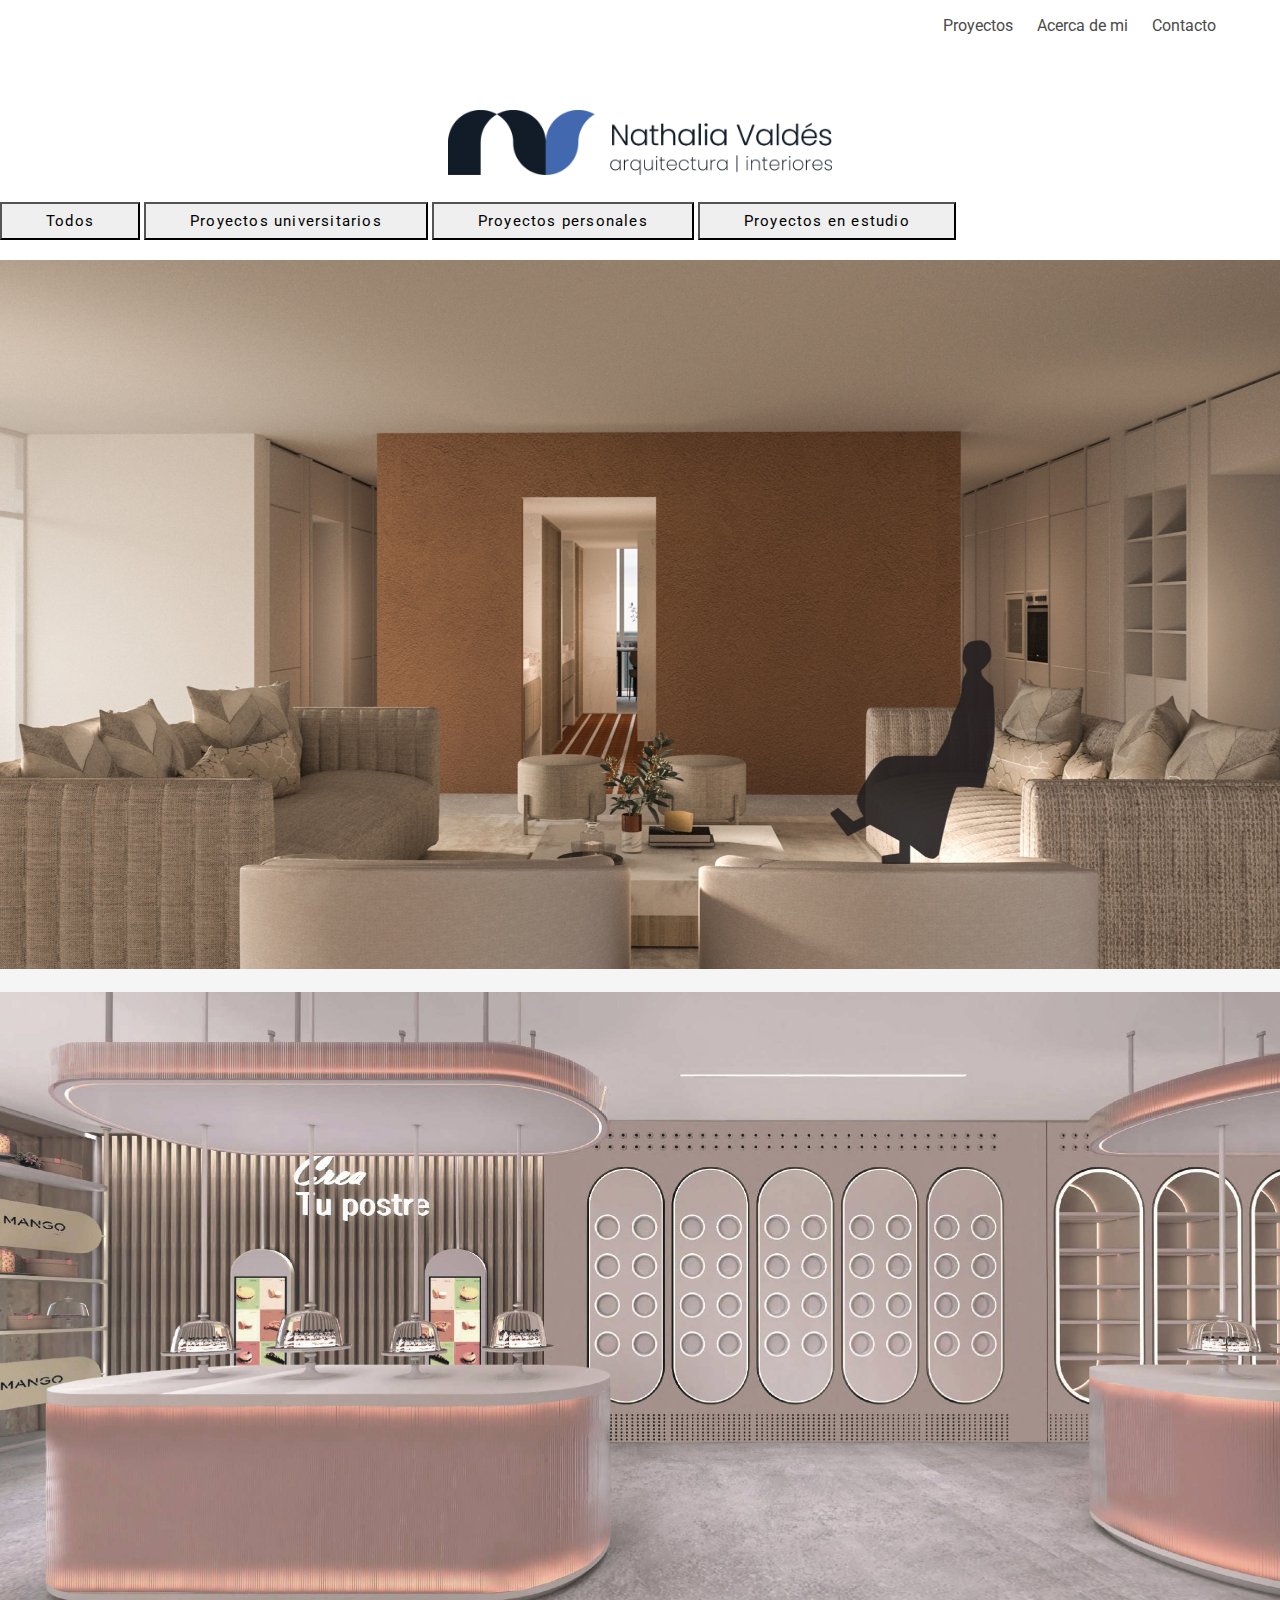
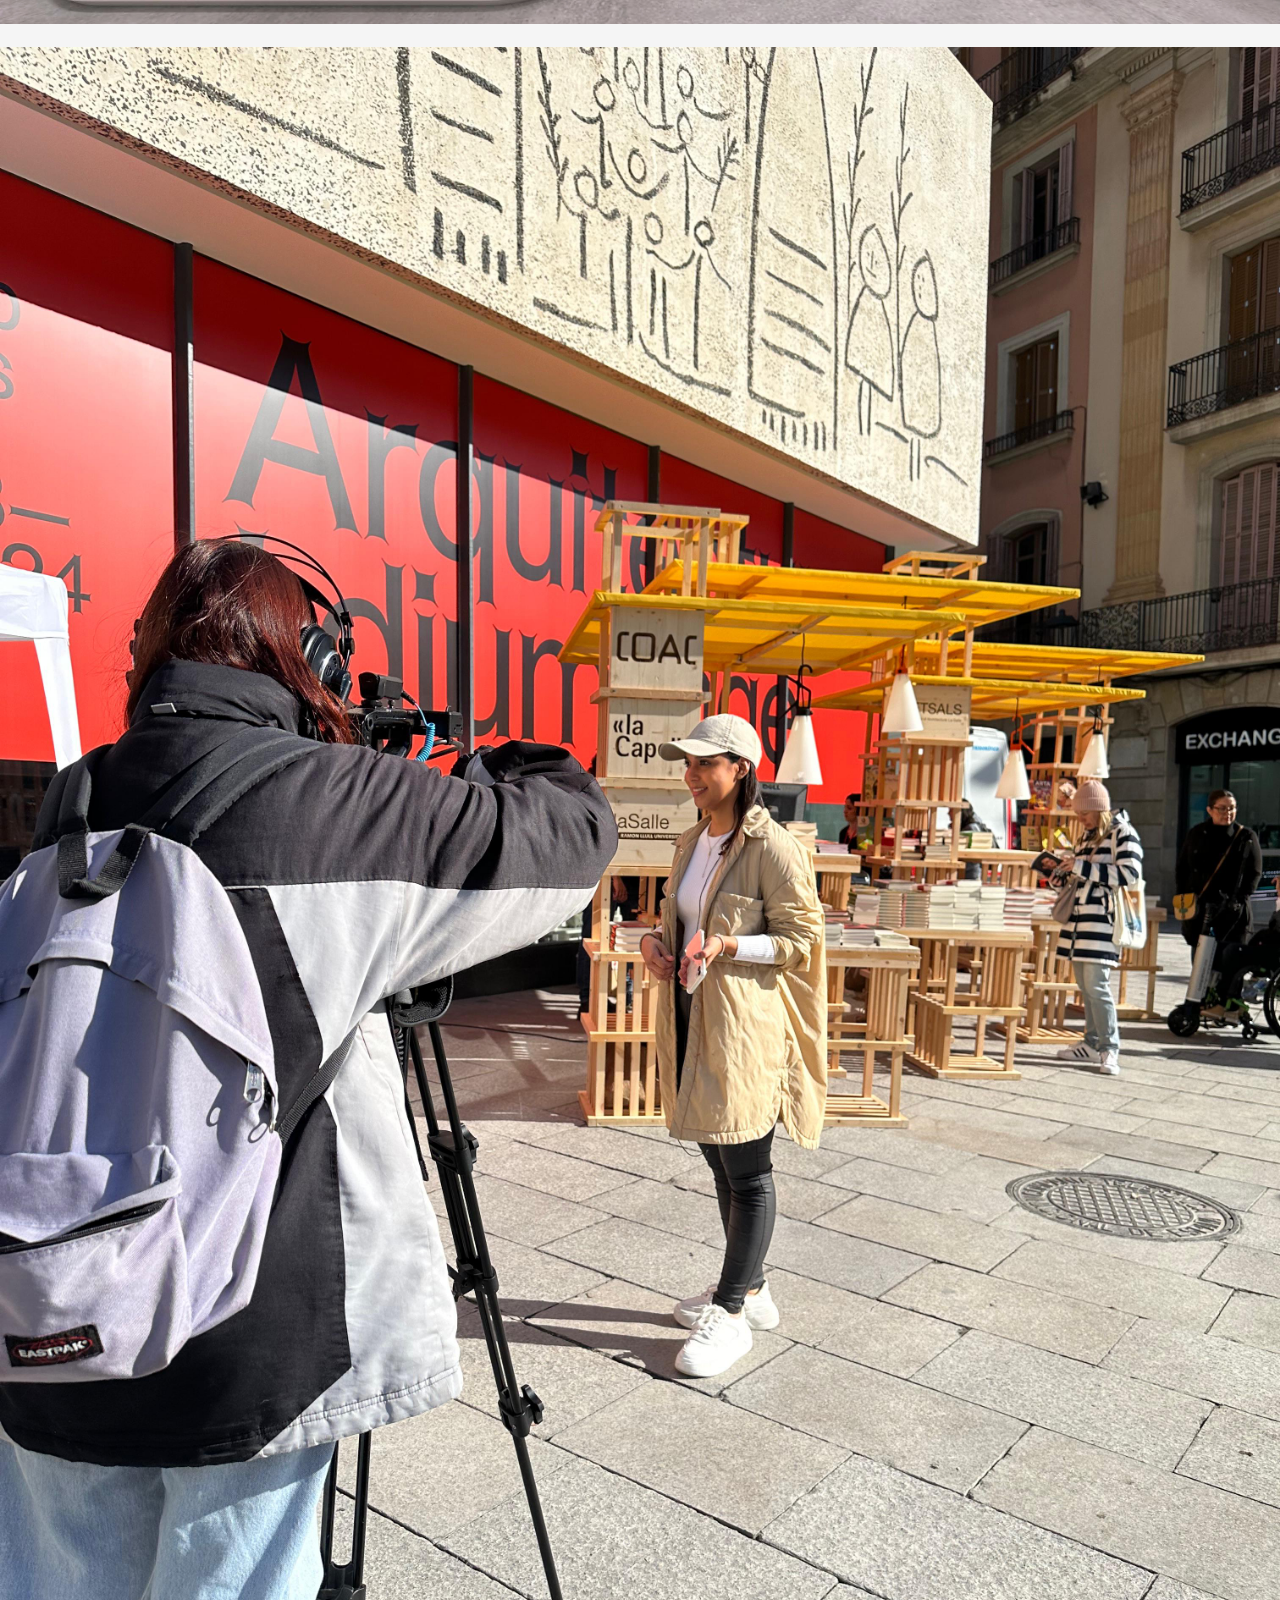
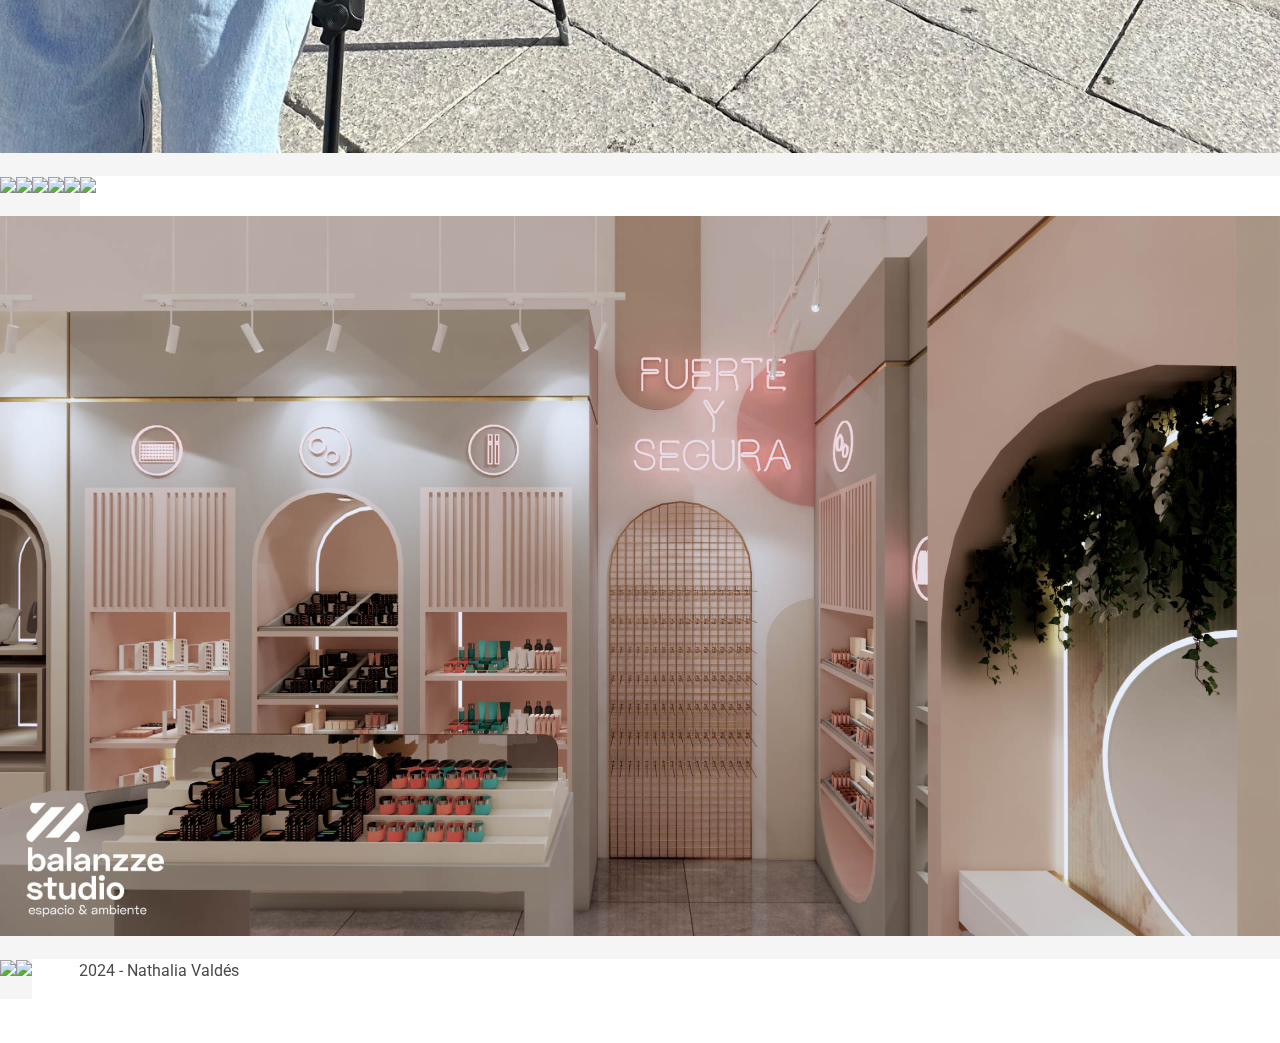
==== index.html @ 4f0902ef "add project mediterraneo" ====
<!DOCTYPE html>
<html lang="es-ES">
  <head>
    <meta charset="utf-8" />
    <meta http-equiv="X-UA-Compatible" content="IE=edge" />
    <meta name="viewport" content="width=device-width, initial-scale=1" />
    <link rel="shortcut icon" href="img/icon.png" />
    <link rel="apple-touch-icon" href="img/icon.png" />
    <link
      rel="stylesheet"
      href="https://cdn.jsdelivr.net/npm/bootstrap@4.5.3/dist/css/bootstrap.min.css"
      integrity="sha384-TX8t27EcRE3e/ihU7zmQxVncDAy5uIKz4rEkgIXeMed4M0jlfIDPvg6uqKI2xXr2"
      crossorigin="anonymous"
    />
    <link rel="stylesheet" href="./css/bulma.min.css" />
    <link
      href="https://cdnjs.cloudflare.com/ajax/libs/magnific-popup.js/1.1.0/magnific-popup.css"
      rel="stylesheet"
      type="text/css"
    />
    <link rel="stylesheet" href="./css/style.css" type="text/css" media="all" />
    <link rel="preconnect" href="https://fonts.gstatic.com" />
    <link
      href="https://fonts.googleapis.com/css2?family=Roboto:wght@300;400;500&display=swap"
      rel="stylesheet"
    />
    <script
      defer
      src="https://use.fontawesome.com/releases/v5.3.1/js/all.js"
    ></script>
    <title>Proyectos - Nathalia Valdés</title>
    <meta
      name="description"
      content="Nathalia Valdés tiene una amplia experiencia en el diseño de restauración y hostelería, posicionándose como referentes del diseño como valor rentable internacionalmente. "
    />
    <link rel="canonical" href="https://arq-nathaliavaldes.github.io/" />

    <meta property="og:locale" content="es_ES" />
    <meta property="og:type" content="website" />
    <meta property="og:title" content="Proyectos - Nathalia Valdés" />
    <meta
      property="og:description"
      content="Nathalia Valdés tiene una amplia experiencia en el diseño de restauración y hostelería, posicionándose como referentes del diseño como valor rentable internacionalmente. "
    />
    <meta property="og:url" content="https://arq-nathaliavaldes.github.io/" />
    <meta property="og:site_name" content="Nathalia Valdés" />
    <meta name="twitter:card" content="summary_large_image" />

    <link
      rel="stylesheet"
      id="wpml-legacy-dropdown-0-css"
      href="./css/style.min.css"
      type="text/css"
      media="all"
    />
  </head>
  <body>
    <!-- Top bar -->
    <header class="navbar is-fixed-top">
      <div class="container">
        <div class="navbar-brand">
          <a
            role="button"
            class="navbar-burger"
            id="burger"
            data-target="navbarMenuHeroC"
          >
            <span aria-hidden="true"></span>
            <span aria-hidden="true"></span>
            <span aria-hidden="true"></span>
          </a>
        </div>
        <div id="navbarMenuHeroC" class="navbar-menu">
          <div class="navbar-end">
            <a class="navbar-item" href="/">Proyectos</a>
            <a class="navbar-item" href="/about/">Acerca de mi</a>
            <a class="navbar-item" href="/contact/">Contacto</a>
          </div>
        </div>
      </div>
    </header>

    <!-- Main content -->
    <div id="main">
      <div class="container-fluid" style="margin-bottom: 20px">
        <div class="has-text-centered">
          <img
            alt="Nathalia Valdés logo"
            src="img/logo.png"
            style="width: 30%"
          />
        </div>
      </div>
      <div class="container-fluid">
        <div
          class="row justify-content-center mx-0"
          style="margin-bottom: 20px"
        >
          <div id="myBtnContainer">
            <button class="btn active" onclick="filterSelection('all')">
              Todos
            </button>
            <button class="btn" onclick="filterSelection('uni')">
              Proyectos universitarios
            </button>
            <button class="btn" onclick="filterSelection('personal')">
              Proyectos personales
            </button>
            <button class="btn" onclick="filterSelection('estudio')">
              Proyectos en estudio
            </button>
          </div>
        </div>
        <main id="results">
          <div class="result-list row grid">
            <div class="filterDiv uni">
              <article class="grid-item col-md-3 pb-4">
                <a
                  class="p-relative d-block fading"
                  href="./projects/mediterraneo/"
                >
                  <img
                    src="./PORTFOLIO/1. PROYECTO RESIDENCIAL MEDITERRANEO/thumbnail.jpg"
                    class="img-fluid w-100 wp-post-image"
                  />
                  <div class="info_hover">
                    <div class="info text-white textM">
                      <strong>Proyecto Residencial Mediterr&aacute;neo</strong
                      ><br />
                      2024. Barcelona.
                    </div>
                  </div>
                </a>
              </article>
            </div>

            <div class="filterDiv uni">
              <article class="grid-item col-md-3 pb-4">
                <a
                  class="p-relative d-block fading"
                  href="./PORTFOLIO/1. PROYECTO RESIDENCIAL MEDITERRANEO/Trabajo equipo 8 final.pdf"
                >
                  <img
                    src="./PORTFOLIO/2. MANGO EAT/thumbnail.jpg"
                    class="img-fluid w-100 wp-post-image"
                  />
                  <div class="info_hover">
                    <div class="info text-white textM">
                      <strong>Proyecto Mango Eat</strong><br />
                      2024. Barcelona.
                    </div>
                  </div>
                </a>
              </article>
            </div>

            <div class="filterDiv uni">
              <article class="grid-item col-md-3 pb-4">
                <a
                  class="p-relative d-block fading"
                  href="./PORTFOLIO/1. PROYECTO RESIDENCIAL MEDITERRANEO/Trabajo equipo 8 final.pdf"
                >
                  <img
                    src="./PORTFOLIO/3. STAND SANT JORDI/4e034d53-fa57-4757-a6f3-dd6d6e8ca264.jpg"
                    class="img-fluid w-100 wp-post-image"
                  />
                  <div class="info_hover">
                    <div class="info text-white textM">
                      <strong>Stand Sant Jordi</strong><br />
                      2024. Barcelona.
                    </div>
                  </div>
                </a>
              </article>
            </div>

            <div class="filterDiv estudio">
              <article class="grid-item col-md-3 pb-4">
                <a
                  class="p-relative d-block fading"
                  href="./PORTFOLIO/1. PROYECTO RESIDENCIAL MEDITERRANEO/Trabajo equipo 8 final.pdf"
                >
                  <img
                    src="./PORTFOLIO/4. PROYECTO ARTIES/31.png"
                    class="img-fluid w-100 wp-post-image"
                  />
                  <div class="info_hover">
                    <div class="info text-white textM">
                      <strong>Proyecto Arties</strong><br />
                      2024. Vall d'aran.
                    </div>
                  </div>
                </a>
              </article>
            </div>

            <div class="filterDiv estudio">
              <article class="grid-item col-md-3 pb-4">
                <a
                  class="p-relative d-block fading"
                  href="./PORTFOLIO/1. PROYECTO RESIDENCIAL MEDITERRANEO/Trabajo equipo 8 final.pdf"
                >
                  <img
                    src="./PORTFOLIO/5. PROYECTO ARRO/01.png"
                    class="img-fluid w-100 wp-post-image"
                  />
                  <div class="info_hover">
                    <div class="info text-white textM">
                      <strong>Proyecto Arro</strong><br />
                      2024. Vall d'aran.
                    </div>
                  </div>
                </a>
              </article>
            </div>

            <div class="filterDiv estudio">
              <article class="grid-item col-md-3 pb-4">
                <a
                  class="p-relative d-block fading"
                  href="./PORTFOLIO/1. PROYECTO RESIDENCIAL MEDITERRANEO/Trabajo equipo 8 final.pdf"
                >
                  <img
                    src="./PORTFOLIO/6. PROYECTO CASA LA UNION/11 - copia.png"
                    class="img-fluid w-100 wp-post-image"
                  />
                  <div class="info_hover">
                    <div class="info text-white textM">
                      <strong>Proyecto Casa La Uni&oacute;n</strong><br />
                      2023. Uni&oacute;n, Valle del Cauca.
                    </div>
                  </div>
                </a>
              </article>
            </div>

            <div class="filterDiv personal">
              <article class="grid-item col-md-3 pb-4">
                <a
                  class="p-relative d-block fading"
                  href="./PORTFOLIO/1. PROYECTO RESIDENCIAL MEDITERRANEO/Trabajo equipo 8 final.pdf"
                >
                  <img
                    src="./PORTFOLIO/7. PROYECTO CASA POTRERITO/Renderss_1 - Photo edit.jpg"
                    class="img-fluid w-100 wp-post-image"
                  />
                  <div class="info_hover">
                    <div class="info text-white textM">
                      <strong>Proyecto Casa Potrerito</strong><br />
                      2022. Jamund&iacute;, Valle del Cauca.
                    </div>
                  </div>
                </a>
              </article>
            </div>

            <div class="filterDiv personal">
              <article class="grid-item col-md-3 pb-4">
                <a
                  class="p-relative d-block fading"
                  href="./PORTFOLIO/1. PROYECTO RESIDENCIAL MEDITERRANEO/Trabajo equipo 8 final.pdf"
                >
                  <img
                    src="./PORTFOLIO/8. PROYECTO CASA VERDE HORIZONTE/03.jpg"
                    class="img-fluid w-100 wp-post-image"
                  />
                  <div class="info_hover">
                    <div class="info text-white textM">
                      <strong>Proyecto Casa Verde Horizonte</strong><br />
                      2022. Jamund&iacute;, Valle del Cauca.
                    </div>
                  </div>
                </a>
              </article>
            </div>

            <div class="filterDiv personal">
              <article class="grid-item col-md-3 pb-4">
                <a
                  class="p-relative d-block fading"
                  href="./PORTFOLIO/1. PROYECTO RESIDENCIAL MEDITERRANEO/Trabajo equipo 8 final.pdf"
                >
                  <img
                    src="./PORTFOLIO/9. PROYECTO MULTIMARCAS/11.jpg"
                    class="img-fluid w-100 wp-post-image"
                  />
                  <div class="info_hover">
                    <div class="info text-white textM">
                      <strong>Proyecto Multimarcas</strong><br />
                      2023. Cali.
                    </div>
                  </div>
                </a>
              </article>
            </div>

            <div class="filterDiv personal">
              <article class="grid-item col-md-3 pb-4">
                <a
                  class="p-relative d-block fading"
                  href="./PORTFOLIO/1. PROYECTO RESIDENCIAL MEDITERRANEO/Trabajo equipo 8 final.pdf"
                >
                  <img
                    src="./PORTFOLIO/10. PROYECTO GRIVAN INGENERIA/04.png"
                    class="img-fluid w-100 wp-post-image"
                  />
                  <div class="info_hover">
                    <div class="info text-white textM">
                      <strong>Proyecto Grivan Ingenieria</strong><br />
                      2023. Cali.
                    </div>
                  </div>
                </a>
              </article>
            </div>

            <div class="estudio">
              <article class="grid-item col-md-3 pb-4">
                <a
                  class="p-relative d-block fading"
                  href="./PORTFOLIO/11. PROYECTO CONDOMINIO BETANIA/PLANTAS UNIFAMILIAR BETANIA.pdf"
                >
                  <img
                    src="./PORTFOLIO/11. PROYECTO CONDOMINIO BETANIA/Exteriores_1.jpg"
                    class="img-fluid w-100 wp-post-image"
                  />
                  <div class="info_hover">
                    <div class="info text-white textM">
                      <strong>Proyecto Condominio Betania</strong><br />
                      2022. Jamund&iacute;, Valle del Cauca.
                    </div>
                  </div>
                </a>
              </article>
            </div>

            <div class="filterDiv estudio">
              <article class="grid-item col-md-3 pb-4">
                <a
                  class="p-relative d-block fading"
                  href="./PORTFOLIO/12. PROYECTO PARAISO DE LAS MERCEDES/PLANO PARAISO AMBIENTADO 2.pdf"
                >
                  <img
                    src="./PORTFOLIO/12. PROYECTO PARAISO DE LAS MERCEDES/EXT_10 - Foto edit 1.jpg"
                    class="img-fluid w-100 wp-post-image"
                  />
                  <div class="info_hover">
                    <div class="info text-white textM">
                      <strong>Proyecto Para&iacute;so de las Mercedes</strong
                      ><br />
                      2022. Jamund&iacute;, Valle del Cauca.
                    </div>
                  </div>
                </a>
              </article>
            </div>
          </div>
        </main>
      </div>
    </div>
    <footer>
      <div class="container container-custom">
        <div class="row justify-content-center align-items-end py-3 no-gutters">
          <div class="col-6 col-md-4 text-right small mb-3">
            <div class="d-inline-block">2024 - Nathalia Valdés</div>
          </div>
          <div class="col-6 col-md-4 small mb-3">
            <a
              class="ml-2 d-inline-block"
              href="https://www.linkedin.com/in/nathalia-vald%C3%A9s-642894310/"
              target="_blank"
              title=""
            >
              <i class="fab fa-linkedin fa-2x"></i>
            </a>
            <a
              class="ml-2 d-inline-block"
              href="https://www.instagram.com/nathivaldes98/"
              target="_blank"
              title=""
            >
              <i class="fab fa-instagram fa-2x"></i>
            </a>
          </div>
        </div>
      </div>
    </footer>
    <script src="https://code.jquery.com/jquery-3.5.1.min.js"></script>
    <script src="https://cdn.jsdelivr.net/npm/popper.js@1.16.1/dist/umd/popper.min.js"></script>
    <script src="https://stackpath.bootstrapcdn.com/bootstrap/4.5.2/js/bootstrap.min.js"></script>
    <script>
      document.addEventListener("DOMContentLoaded", () => {
        // Get all "navbar-burger" elements
        const $navbarBurgers = Array.prototype.slice.call(
          document.querySelectorAll(".navbar-burger"),
          0
        );

        // Add a click event on each of them
        $navbarBurgers.forEach((el) => {
          el.addEventListener("click", () => {
            // Get the target from the "data-target" attribute
            const target = el.dataset.target;
            const $target = document.getElementById(target);

            // Toggle the "is-active" class on both the "navbar-burger" and the "navbar-menu"
            el.classList.toggle("is-active");
            $target.classList.toggle("is-active");
          });
        });
      });
    </script>
    <script>
      filterSelection("all");

      function filterSelection(c) {
        var x, i;
        x = document.getElementsByClassName("filterDiv");
        if (c == "all") c = "";
        for (i = 0; i < x.length; i++) {
          w3RemoveClass(x[i], "show");
          if (x[i].className.indexOf(c) > -1) w3AddClass(x[i], "show");
        }
      }

      function w3AddClass(element, name) {
        var i, arr1, arr2;
        arr1 = element.className.split(" ");
        arr2 = name.split(" ");
        for (i = 0; i < arr2.length; i++) {
          if (arr1.indexOf(arr2[i]) == -1) {
            element.className += " " + arr2[i];
          }
        }
      }

      function w3RemoveClass(element, name) {
        var i, arr1, arr2;
        arr1 = element.className.split(" ");
        arr2 = name.split(" ");
        for (i = 0; i < arr2.length; i++) {
          while (arr1.indexOf(arr2[i]) > -1) {
            arr1.splice(arr1.indexOf(arr2[i]), 1);
          }
        }
        element.className = arr1.join(" ");
      }

      // Add active class to the current button (highlight it)
      var btnContainer = document.getElementById("myBtnContainer");
      var btns = btnContainer.getElementsByClassName("btn");
      for (var i = 0; i < btns.length; i++) {
        btns[i].addEventListener("click", function () {
          var current = document.getElementsByClassName("active");
          current[0].className = current[0].className.replace(" active", "");
          this.className += " active";
        });
      }
    </script>
    <script src="https://unpkg.com/masonry-layout@4/dist/masonry.pkgd.min.js"></script>
    <script src="https://unpkg.com/imagesloaded@5/imagesloaded.pkgd.min.js"></script>
    <div class="cli-modal-backdrop cli-fade cli-settings-overlay"></div>
    <div class="cli-modal-backdrop cli-fade cli-popupbar-overlay"></div>
    <script type="text/javascript">
      jQuery(function ($) {
        $(window).scroll(function () {
          if ($(window).scrollTop() > 180) {
            $(".logo").css({ width: "130" });
          } else {
            $(".logo").css({ width: "160" });
          }
        });
        var $grid = $(".grid").imagesLoaded(function () {
          // init Masonry after all images have loaded
          $grid.masonry({
            itemSelector: ".grid-item",
          });
        });
        (function ($) {
          "use strict";
          $(document).on("sf:ajaxfinish", ".searchandfilter", function () {
            var container = document.querySelector(".grid");
            var msnry = new Masonry(container, {
              itemSelector: ".grid-item",
              columnWidth: ".grid-item",
            });
          });
        })(jQuery);

        $(".dropdown").hover(
          function () {
            $(this).addClass("open");
          },
          function () {
            $(this).removeClass("open");
          }
        );
        $('a[href*="#"]')
          .not('[href="#memo"]')
          .not('[href="#news"]')
          .click(function (event) {
            if (
              location.pathname.replace(/^\//, "") ==
                this.pathname.replace(/^\//, "") &&
              location.hostname == this.hostname
            ) {
              var target = $(this.hash);
              target = target.length
                ? target
                : $("[name=" + this.hash.slice(1) + "]");
              if (target.length) {
                event.preventDefault();
                $("html, body").animate(
                  {
                    scrollTop: target.offset().top - 135,
                  },
                  600,
                  function () {
                    var $target = $(target);
                    $target.focus();
                    if ($target.is(":focus")) {
                      return false;
                    } else {
                      $target.attr("tabindex", "-1");
                      $target.focus();
                    }
                  }
                );
              }
            }
          });
      });
    </script>
  </body>
</html>
---- css/style.css ----
/* MAIN */

* {-webkit-transition: all 0.4s;-moz-transition: all 0.4s;-ms-transition: all 0.4s;-o-transition: all 0.4s;transition: all 0.4s;}
body, input {-webkit-font-smoothing: antialiased;font-variant-ligatures: no-common-ligatures;font-family: 'Roboto', sans-serif;}

#main {margin-top: 110px;}

@media (max-width: 768px) {
    #main {margin-top: 60px;}
}

.m-pagetransition {
    visibility:hidden;
}

/* TITLES */

h1, h2 {
    font-size: 100%;
}

/* TEXT */

.textXS{font-size: 60%;}
.textS, small{font-size: 70%;}
.textSM{font-size: 80%;}
.textM{font-size: 90%;}
.textMM{font-size: 110%;}
.textML{font-size: 120%;}
.textL{font-size: 140%;}
.textXL{font-size: 160%;}
.textXXL{font-size: 185%;}
.textXXXL{font-size: 200%;}
.textExtra{font-size: 300%;}

.thin {font-weight: 300;}
.medium {font-weight: 400;}
strong, .strong, b {font-weight: 500;}

.lineHeightS {line-height: 1.3em;}
.lineHeightM {line-height: 1.5em;}
.lineHeightMM {line-height: 1.7em;}
.lineHeightL {line-height: 2em;}
.whiteSpace {white-space: pre;}
.letterSpacingM {letter-spacing: 1.3px;}
.letterSpacingL {letter-spacing: 2px;}

.shadowText{text-shadow: 1px 1px 4px #000000;}

/* COLOURS */

.bg-custom-light {
    background-color: #E6EAEA;
}

.bg-grey-10 {background-color: rgba(0,0,0,0.10);}
.bg-grey-20 {background-color: rgba(0,0,0,0.20);}
.bg-grey-30 {background-color: rgba(0,0,0,0.30);}
.bg-grey-40 {background-color: rgba(0,0,0,0.40);}
.bg-grey-50 {background-color: rgba(0,0,0,0.50);}
.bg-grey-60 {background-color: rgba(0,0,0,0.60);}
.bg-grey-70 {background-color: rgba(0,0,0,0.70);}
.bg-grey-80 {background-color: rgba(0,0,0,0.80);}
.bg-grey-90 {background-color: rgba(0,0,0,0.90);}
.bg-black {background-color: #000;}

.text-grey-10 {color: rgba(0,0,0,0.10);}
.text-grey-20 {color: rgba(0,0,0,0.20);}
.text-grey-30 {color: rgba(0,0,0,0.30);}
.text-grey-40 {color: rgba(0,0,0,0.40);}
.text-grey-50 {color: rgba(0,0,0,0.50);}
.text-grey-60 {color: rgba(0,0,0,0.60);}
.text-grey-70 {color: rgba(0,0,0,0.70);}
.text-grey-80 {color: rgba(0,0,0,0.80);}
.text-grey-90 {color: rgba(0,0,0,0.90);}
.text-black {color: #000;}

.mainColor{color: #452b5e;}
.mainColorB{background-color: #452b5e;}

.secondColor{color: #f7a719;}
.secondColorB{background-color: #f7a719;}

.greyColor {color:#b9b9b9;}
.greyColorMedium {color:#8c8c8c}

@media (max-width: 576px){
    .txt-size-mobile{
        font-size: 85%;
    }
}

/* EFFECTS */

.nocursor {
    cursor: default;
}

.filterDiv {
	float: left;
	background-color: #f5f5f5;
	display: none;
}

.show {
	display: block;
}

.hooverNews:hover {
    background-color: #f2f2f2;
}

.grey_image{
    filter: grayscale(100%);
}


.info_hover {
    position: absolute;
    top: 0;
    bottom: 0;
    left: 0;
    right: 0;
    background: rgba(77,96,96, 0.75);
    opacity: 0;
}

.info_hover:hover {
    position: absolute;
    top: 0;
    bottom: 0;
    left: 0;
    right: 0;
    background: rgba(77,96,96, 0.75);
    opacity: 1;
}

.info {
    position: absolute;
    bottom: 15px;
    left: 15px;
}

.tint:before{
    content: "";
    display: block;
    position: absolute;
    top: 0;
    bottom: 0;
    left: 0;
    right: 0;
    background: rgba(77,96,96, 0.75);
    transition: all 0.3s linear; opacity: 0
    }

.tint:hover:before  {
    content: "";
    position: absolute;
    top: 0;
    bottom: 0;
    left: 0;
    right: 0;
    background: rgba(77,96,96, 0.75);
    opacity: 1;
}

.animate {
    animation: bounce 2s infinite;
    -webkit-animation: bounce 2s infinite;
    -moz-animation: bounce 2s infinite;
    -o-animation: bounce 2s infinite;
}

@-webkit-keyframes bounce {
  0%, 100% {
    -webkit-transform: translateY(0);
  }
  50% {
    -webkit-transform: translateY(-15px);
  }
}
@keyframes bounce {
  0%, 100% {
    transform: translateY(0);
  }
  50% {
    transform: translateY(15px);
  }
}
.bounce {
  -webkit-animation-name: bounce;
  animation-name: bounce;
}

@media (min-width: 1200px) {
    .container {max-width: 960px;}
}

@media (min-width: 576px) and (max-width: 1499.98px) {
    .container-custom { width: 100%;max-width: 100%;padding-right: 15px;padding-left: 15px;margin-right: auto;margin-left: auto;}
}

@media (min-width: 1500px) {
    .container-custom {max-width: 1350px;}
}

.brighten  {
    filter: brightness(100%);
    text-decoration: none;
    cursor: pointer;
}

.brighten:hover {
    filter: brightness(115%);
    text-decoration: none;
    cursor: pointer;
}

.trans  {
    opacity: 1;}

.trans:hover {
    opacity: .8;
}

.brightenSlick  {
    filter: brightness(100%);
}

.brightenSlick:hover {
    filter: brightness(120%);
}

a{
  overflow-wrap: break-word;
  word-wrap: break-word;
  -ms-word-break: break-all;
  /*word-break: break-all;*/
  word-break: break-word;
  -ms-hyphens: none;
  -moz-hyphens: none;
  -webkit-hyphens: none;
  /*hyphens: auto;*/
}

a.noeffect, .breadcrumbs a{color: inherit;}
a.noeffect:hover, .breadcrumbs a:hover {color: inherit;text-decoration: none;}

a.noneeffect{text-decoration: none;}

a.effect{color: inherit; text-decoration: underline;}
a.effect:hover{color: inherit;text-decoration: none;}

#post a, .post a{
    color:inherit;
    text-decoration: underline;
}

#post a:hover, .post a:hover {
    text-decoration: none;
}

img {
    user-drag: none;
    user-select: none;
    -moz-user-select: none;
    -webkit-user-drag: none;
    -webkit-user-select: none;
    -ms-user-select: none;
}

#post img{
    max-width: 100%;
    height: auto;
    width: 100%;
}

#post h1{
    padding-bottom: 0.5rem;

}

/*#post h2, #post h3 {
    padding-top: 1rem;

}*/

.grow {transition: all .2s ease-in-out;transform: scale(1); }
.grow:hover { transform: scale(1.2); }
.growS { transition: all .2s ease-in-out; }
.growS:hover { transform: scale(1.05); }
.jump{transition: all .2s ease-in-out;}
.jump:hover {transform: translate(5px,0);transition: all .2s ease-in-out;}

.p-relative {position: relative;}
.p-absolute {position: absolute;}
.overF {overflow: hidden;}

@media (min-width: 786px){
    .p-md-absolute {position: absolute;}
}
.social-position{
    right: 15px;
    bottom: 1rem;
}

@media (max-width: 576px){
    .social-position{
        right: 50px;
        top: 12px;
        position: absolute;
    }
}

.embed-container {
    overflow:hidden;
    padding-bottom:56.25%;
    position:relative;
    height:0;
    /*margin: 8px 0 12px;*/
}

.embed-container iframe,
.embed-container object,
.embed-container embed {
    left:0;
    top:0;
    height:100%;
    width:100%;
    position:absolute;
}

.wp-video { width: 100% !important }
.wp-video video { width: 100% !important; height: 100% !important; }

.btn.focus, .btn:focus {
    box-shadow: 0 0 0 0.1rem rgba(255,255,255,.25) !important;
}


iframe {
    border: 0px !important;
}

.rowAdjust {
    margin-right: -15px;
    margin-left: -15px;
}

/* ********************** NAVBAR *********************** */
.navbar-toggler {
    padding: 0;
}

.wpml-ls-legacy-dropdown a {
    border: 0px !important;
}

.wpml-ls-legacy-dropdown {
    width: auto !important;
    max-width: 100%;
    display: inline-block;
    margin-left: 20px;
}

/*
.dropdown:hover>.dropdown-menu {
  display: block;
}
*/

.dropdown-item {
    padding: .35rem 1.5rem;
}

@media (min-width: 768px){
    .navbar-expand-md .navbar-nav .nav-link {
        padding-right: 3.5rem;
        padding-left: 3.5rem;
        padding-bottom: .5rem;
    }
}

@media (max-width: 576px){
    .wpml-ls-legacy-dropdown {
        margin-left: -5px;
    }
    .dropdown>.dropdown-menu {
        display: block;
    }
    .dropdown-menu {
        border: none;
        text-align: right;
        padding: .3rem 0;
        margin: 0;
        border-top: solid 1px #ddde;
    }
    .dropdown-toggle{
        text-align: right;
    }
    li#menu-item-177 {
        position: absolute;
        bottom: 0px;
        width: 33%;
    }
    li#menu-item-176 {
        position: absolute;
        bottom: 0px;
        width: 23%;
    }
}

.dropdown:hover>.dropdown-menu {
  display: block;
}

.dropdown>.dropdown-toggle:active {
  /*Without this, clicking will make it sticky*/
    pointer-events: none;
}

.dropdown-item:focus, .dropdown-item:hover {
    color: #fff;
    text-decoration: none;
    background-color: #000;
}
.dropdown-item.active, .dropdown-item:active {
    color: #000;
    text-decoration: none;
    background-color: #eee;
}

.dropdown-menu {
    border-radius: 0px;
    font-size: 0.9rem;
    top:95%;
}

.navbar-light .navbar-nav .nav-link {
    color: #000;
}

.navbar-light .navbar-nav .active>.nav-link{
   color: rgba(0,0,0);
   font-weight: 500 ;
}

.nav-link {
    padding: 0 .8rem;
}

@media (max-width: 768px) {
    .nav-link {
        display: block;
        padding: .5rem 1rem !important;
    }
}

.navbar-light .navbar-toggler {
    color: none;
    border-color: transparent;
    height: 38px;
}

.navbar-toggler:focus,
.navbar-toggler:active {
    outline: 0;
}

.navbar-toggler span {
   display: block;
   background-color: #000;
   height: 3px;
   width: 35px;
   margin-top: 5px;
   margin-bottom: 5px;
   -webkit-transform: rotate(0deg);
   -moz-transform: rotate(0deg);
   -o-transform: rotate(0deg);
   transform: rotate(0deg);
   position: relative;
   left: 0;
   opacity: 1;
}

.navbar-toggler span:nth-child(1),
.navbar-toggler span:nth-child(3) {
   -webkit-transition: transform .35s ease-in-out;
   -moz-transition: transform .35s ease-in-out;
   -o-transition: transform .35s ease-in-out;
   transition: transform .35s ease-in-out;
}

.navbar-toggler:not(.collapsed) span:nth-child(1) {
    position: relative;
    left: 0px;
    top: 10px;
    -webkit-transform: rotate(135deg);
    -moz-transform: rotate(135deg);
    -o-transform: rotate(135deg);
    transform: rotate(135deg);
    opacity: 0.9;
}

.navbar-toggler:not(.collapsed) span:nth-child(2) {
    height: 12px;
    visibility: hidden;
    background-color: transparent;
}

.navbar-toggler:not(.collapsed) span:nth-child(3) {
    position: relative;
    left: 0px;
    top: -15px;
    -webkit-transform: rotate(-135deg);
    -moz-transform: rotate(-135deg);
    -o-transform: rotate(-135deg);
    transform: rotate(-135deg);
    opacity: 0.9;
}

/* BUTTONS */

.plus {position: absolute;bottom: 40px;}

.plusCircle {position: absolute;bottom: 40px;}
@media (max-width: 768px) {
  .plus {position: relative; bottom: 0px}
  .plusCircle{ position: relative; bottom: 0px}
}


.btn {
    border-radius: 0px;
    letter-spacing: 1.2px;
    padding: .475rem 2.75rem;
    font-size: 11pt;
}

.btn-second-line {
    color: #f7a719;
    background-color: transparent;
    text-transform: uppercase;
    border: solid 1.5pt #f7a719;
}

.btn-second-line:hover, .btn-second-line:active{
    background-color: #fff !important;
    color: #f7a719 !important;
    border: solid 1.5pt #f7a719 !important;
}

.btn-second-lineW {
    color: #f7a719;
    background-color: transparent;
    text-transform: uppercase;
    border: solid 1.5pt #f7a719;
}

.btn-second-lineW:hover, .btn-second-lineW:active{
    color: #fff !important;
    border: solid 1.5pt #fff !important;
}

/* SLIDER */

.carousel-info {
    position: absolute;
    right: 15%;
    top: 60px;
    left: 15%;
    z-index: 10;
    padding-top: 20px;
    padding-bottom: 20px;
}

@media (max-width: 576px) {
    .carousel-info{top: 20px;}
}

@media (max-width: 768px) {
    #fp_carousel .carousel-info{ font-size: 60%; }
}

@media (min-width: 769px) and (max-width: 999px) {
    #fp_carousel .carousel-info{ font-size: 75%; }
    .carousel-info{top: 40px;}
}

/* MENU */

#menu-item-176 a, #menu-item-177 a, #menu-item-178 a {
  color: rgba(0,0,0,0.40) !important;
}

/* ********************** STICKY SIDEBAR *********************** */
.content-section {
  min-height: 2000px;
}

.sidebar-section {
  position: absolute;
  height: 100%;
  width: 100%;
}

@media (max-width: 576px) {
    .sidebar-item {
        position: relative !important;
    }
}
.make-me-sticky {
    position: -webkit-sticky;
    position: sticky;
    top: 100px;
    padding: 0 15px;
}

@media (max-width: 576px) {
    .make-me-sticky {
        padding: 15px 0px 0px 0px !important;
    }

}

/* FORMS */

div.wpforms-container-full .wpforms-form .wpforms-field-description.wpforms-disclaimer-description {
    height: 100px !important;
}

@media (max-width: 576px) {
    div.wpforms-container-full .wpforms-form .wpforms-one-half, div.wpforms-container-full .wpforms-form .wpforms-three-sixths, div.wpforms-container-full .wpforms-form .wpforms-two-fourths {
        width: 100% !important;
    }
    div.wpforms-container-full .wpforms-form .wpforms-one-half{margin-left: 0px !important;}
}

div.wpforms-container-full .wpforms-form textarea.wpforms-field-medium {
    height: 90px !important;
}

div.wpforms-container-full .wpforms-form .wpforms-submit-container {
    text-align: center;
    padding-top: 1.4rem !important;
}

.wpforms-field-container input[type=text], .wpforms-field-container input[type=tel], .wpforms-field-container input[type=email], .wpforms-field-container input[type=password], .wpforms-field-container textarea {
    min-width: 100%;
    background-color: #f2f2f2 !important;
    border-radius: 0px !important;
    border: 0px !important;
    font-weight: 300;
    letter-spacing: 1.3px !important;
    font-size: 90% !important;
}

.wpforms-field-container a{
    color: inherit;
    text-decoration: underline !important;
}
.wpforms-field-container a:hover{
    color: #899c6f;
    text-decoration: underline !important;
}

.wpforms-field-container label, .wpforms-field-description {
    font-weight: normal !important;
    font-size: 80% !important;
    color: #452b5e;
    letter-spacing: 1.2px !important;
}

.wpforms-field-container .wpforms-field-checkbox label {
    font-size: 70% !important;
}

.wpforms-field-checkbox {
    padding: 3px !important;
}

.wpforms-submit {
    color: #f7a719 !important;
    background-color: transparent !important;
    text-transform: uppercase !important;
    border: solid 1.5pt #f7a719 !important;
    letter-spacing: 1.2px!important;
    font-weight: bold !important;
    padding: .475rem 2.75rem !important;
    font-size: 11pt !important;
}

div.wpforms-container-full .wpforms-form .wpforms-field-row.wpforms-field-medium {
    max-width: 100% !important;
}

.wpforms-confirmation-container-full, div[submit-success]>.wpforms-confirmation-container-full:not(.wpforms-redirection-message) {
    background: transparent !important;
    border: none !important;
    text-align: center !important;
}

.wpforms-disclaimer-description {
    color: #8c8c8c !important;
    font-weight: 300 !important;
}

/* FOOTER */

footer a{
    color: inherit;
}

footer a:hover, footer a:focus{
    color: inherit;
    text-decoration: none;
}

footer p{
    font-size: 15px !important;
    line-height: 1.8em !important;
}

footer ul {
    padding: 0px;
    line-height: 1.5em;
    margin-bottom: 0rem;
}
footer ul li {
    list-style: none;
    margin-bottom: 0.5rem;
}

/* BREADCRUMBS */

span.post.post-page.current-item {
    margin-left: 7px;
}

.breadcrumbs a{
    margin: 0px 5px;
    padding: 4px 8px;
    background-color: #f9f9f9 !important;
    color: #666;
}
.breadcrumbs a:hover, .breadcrumbs a:focus{ background-color: #fff !important; }

/* SSAB */
.ssbp-btn {
    background: #452b5e !important;
    border: solid 2px #452b5e;
    color: #fff !important;
}

.ssbp-facebook:hover, .ssbp-twitter:hover,.ssbp-whatsup:hover, .ssbp-linkedin:hover,.ssbp-email:hover  {
    border: solid 2px #452b5e !important;
    color: #452b5e !important;
    background-color: #fff !important;
}

.ssbp-wrap .ssbp-list li {
     margin-top: 0.5rem !important;
}


/* SEARCH AND FILTER */


select {
    font-weight: 500;
    border-bottom: solid 1px #f2f2f2 !important;
    border-top: 0px!important;
    border-left: 0px!important;
    border-right: 0px!important;
    background-color: #fff !important;
    border-radius: 0rem !important;
    margin-top: 8px;
    width: 100%;
    padding: 10px;
    color: #0b2c43;
    -webkit-transition: .5s;
    transition: .5s;
    outline: none;
    -webkit-appearance: none;
    -moz-appearance: none;
    appearance: none;
    background: url(../imgs/arrow_y_select.svg) 94% / 15px no-repeat;
}

/* Style the active class (and buttons on mouse-over) */
.sf-option-active, .sf-level-0:hover {
  font-weight: 500 !important;
}



input.sf-input-text {
    padding: .5278em;
    font-weight: lighter;
    border-radius: 0px !important;
    border:solid 1px #ddd;
    width: 75%;
}

.searchandfilter ul li li {
    padding: 5px 0;
    text-align: center;
    margin: 0 auto;
    display: inline-block !important;
}

.searchandfilter ul {
    padding-inline-start: 0px !important;
    display: flex;
    -ms-flex-wrap: wrap;
    flex-wrap: wrap;
    margin-right: -15px;
    margin-left: -15px;
}


.searchandfilter ul li li {
    padding: 5px 0;
    display: inline-block;
    width: 12%;
    display: inline-flex;;
}

.searchandfilter ul li.sf-field-search label {
    padding: 5px 0;
    display: inline-block;
    width: 40% !important;
}

.searchandfilter ul li.sf-field-post-meta-post_fecha {
    padding: 5px 0;
    display: inline-block;
    width: 16.666667% !important;
}

.searchandfilter ul li.sf-field-sort_order, .searchandfilter ul li.sf-field-post-meta-post_project, .searchandfilter ul li.sf-field-post-meta-post_proyecto {
    padding: 5px 0;
    display: inline-block;
    width: 25% !important;
}

.searchandfilter ul li.sf-field-post-meta-post_tipo {
    padding: 5px 0;
    display: inline-block;
    width: 33% !important;
}

.searchandfilter label {
    font-size: 92%;
    cursor: pointer;
    padding: 0 15px !important;
    width: 100% ;
}

.search-filter-form-98 .searchandfilter label {
    font-size: 92%;
    cursor: pointer;
    padding: 0 15px !important;
    width: 100% ;
    text-align: center;
}

.searchandfilter select.sf-input-select {
    width: 100%;
}

@media (max-width: 576px) {
    .searchandfilter ul li li {
        width: 33.33%;
        text-align: left;
    }
    /*searchandfilter ul li li.sf-item-0 {
        width: 100%;
    }*/
    .searchandfilter ul li.sf-field-search label, .searchandfilter ul li.sf-field-post-meta-post_fecha, .searchandfilter ul li.sf-field-sort_order, .searchandfilter ul li.sf-field-post-meta-post_project, .searchandfilter ul li.sf-field-post-meta-post_proyecto, .searchandfilter ul li.sf-field-post-meta-post_tipo  {
        width: 100% !important;
    }
}

input[type="radio"] {
    -webkit-appearance: none;
    -moz-appearance: none;
    appearance: none;
    display: none !important;
}





/* HEIGHT COLUMNS */

.equal {
    display: -webkit-box;
    display: -webkit-flex;
    display: -ms-flexbox;
    display: flex;
    flex-wrap: wrap;
}
.equal > [class*='col-'] {
    display: flex;
    flex-direction: column;
}

.supergrid .col-md-6, .supergrid .col-md-3 {
    margin-bottom: 20px;
}

@media (min-width: 576px){
    .supergrid .col-md-6, .supergrid .col-md-3 {
        padding-right: 10px;
        padding-left: 10px;
        margin-bottom: 20px;
    }
}


/* MASONRY */

@media (min-width: 786px){
    .card-columns {
        -webkit-column-count: 3;
        -moz-column-count: 3;
        column-count: 3;
        -webkit-column-gap: 1.25rem;
        -moz-column-gap: 1.25rem;
        column-gap: 1.25rem;
        orphans: 1;
        widows: 1;
    }
}

@media (min-width: 992px){
    .card-columns {
        -webkit-column-count: 4;
        -moz-column-count: 4;
        column-count: 4;
        -webkit-column-gap: 1.25rem;
        -moz-column-gap: 1.25rem;
        column-gap: 1.25rem;
        orphans: 1;
        widows: 1;
    }
}


.card {
    border-radius: 0px;
    border: none;
}

.card-columns .card {
    margin-bottom: 0rem;
}
---- css/style.min.css ----
.wpml-ls-legacy-dropdown{width:15.5em;max-width:100%}.wpml-ls-legacy-dropdown>ul{position:relative;padding:0;margin:0!important;list-style-type:none}.wpml-ls-legacy-dropdown .wpml-ls-current-language:focus .wpml-ls-sub-menu,.wpml-ls-legacy-dropdown .wpml-ls-current-language:hover .wpml-ls-sub-menu{visibility:visible}.wpml-ls-legacy-dropdown .wpml-ls-item{padding:0;margin:0;list-style-type:none}.wpml-ls-legacy-dropdown a{display:block;text-decoration:none;color:#444;border:1px solid #cdcdcd;background-color:#fff;padding:5px 10px;line-height:1}.wpml-ls-legacy-dropdown a span{vertical-align:middle}.wpml-ls-legacy-dropdown a.wpml-ls-item-toggle{position:relative;padding-right:calc(10px + 1.4em)}.rtl .wpml-ls-legacy-dropdown a.wpml-ls-item-toggle{padding-right:10px;padding-left:calc(10px + 1.4em)}.wpml-ls-legacy-dropdown a.wpml-ls-item-toggle:after{content:"";vertical-align:middle;display:inline-block;border:.35em solid transparent;border-top:.5em solid;position:absolute;right:10px;top:calc(50% - .175em)}.rtl .wpml-ls-legacy-dropdown a.wpml-ls-item-toggle:after{right:auto;left:10px}.wpml-ls-legacy-dropdown .wpml-ls-current-language:hover>a,.wpml-ls-legacy-dropdown a:focus,.wpml-ls-legacy-dropdown a:hover{color:#000;background:#eee}.wpml-ls-legacy-dropdown .wpml-ls-sub-menu{visibility:hidden;position:absolute;top:100%;right:0;left:0;border-top:1px solid #cdcdcd;padding:0;margin:0;list-style-type:none;z-index:101}.wpml-ls-legacy-dropdown .wpml-ls-sub-menu a{border-width:0 1px 1px}.wpml-ls-legacy-dropdown .wpml-ls-flag{display:inline;vertical-align:middle}.wpml-ls-legacy-dropdown .wpml-ls-flag+span{margin-left:.4em}.rtl .wpml-ls-legacy-dropdown .wpml-ls-flag+span{margin-left:0;margin-right:.4em}
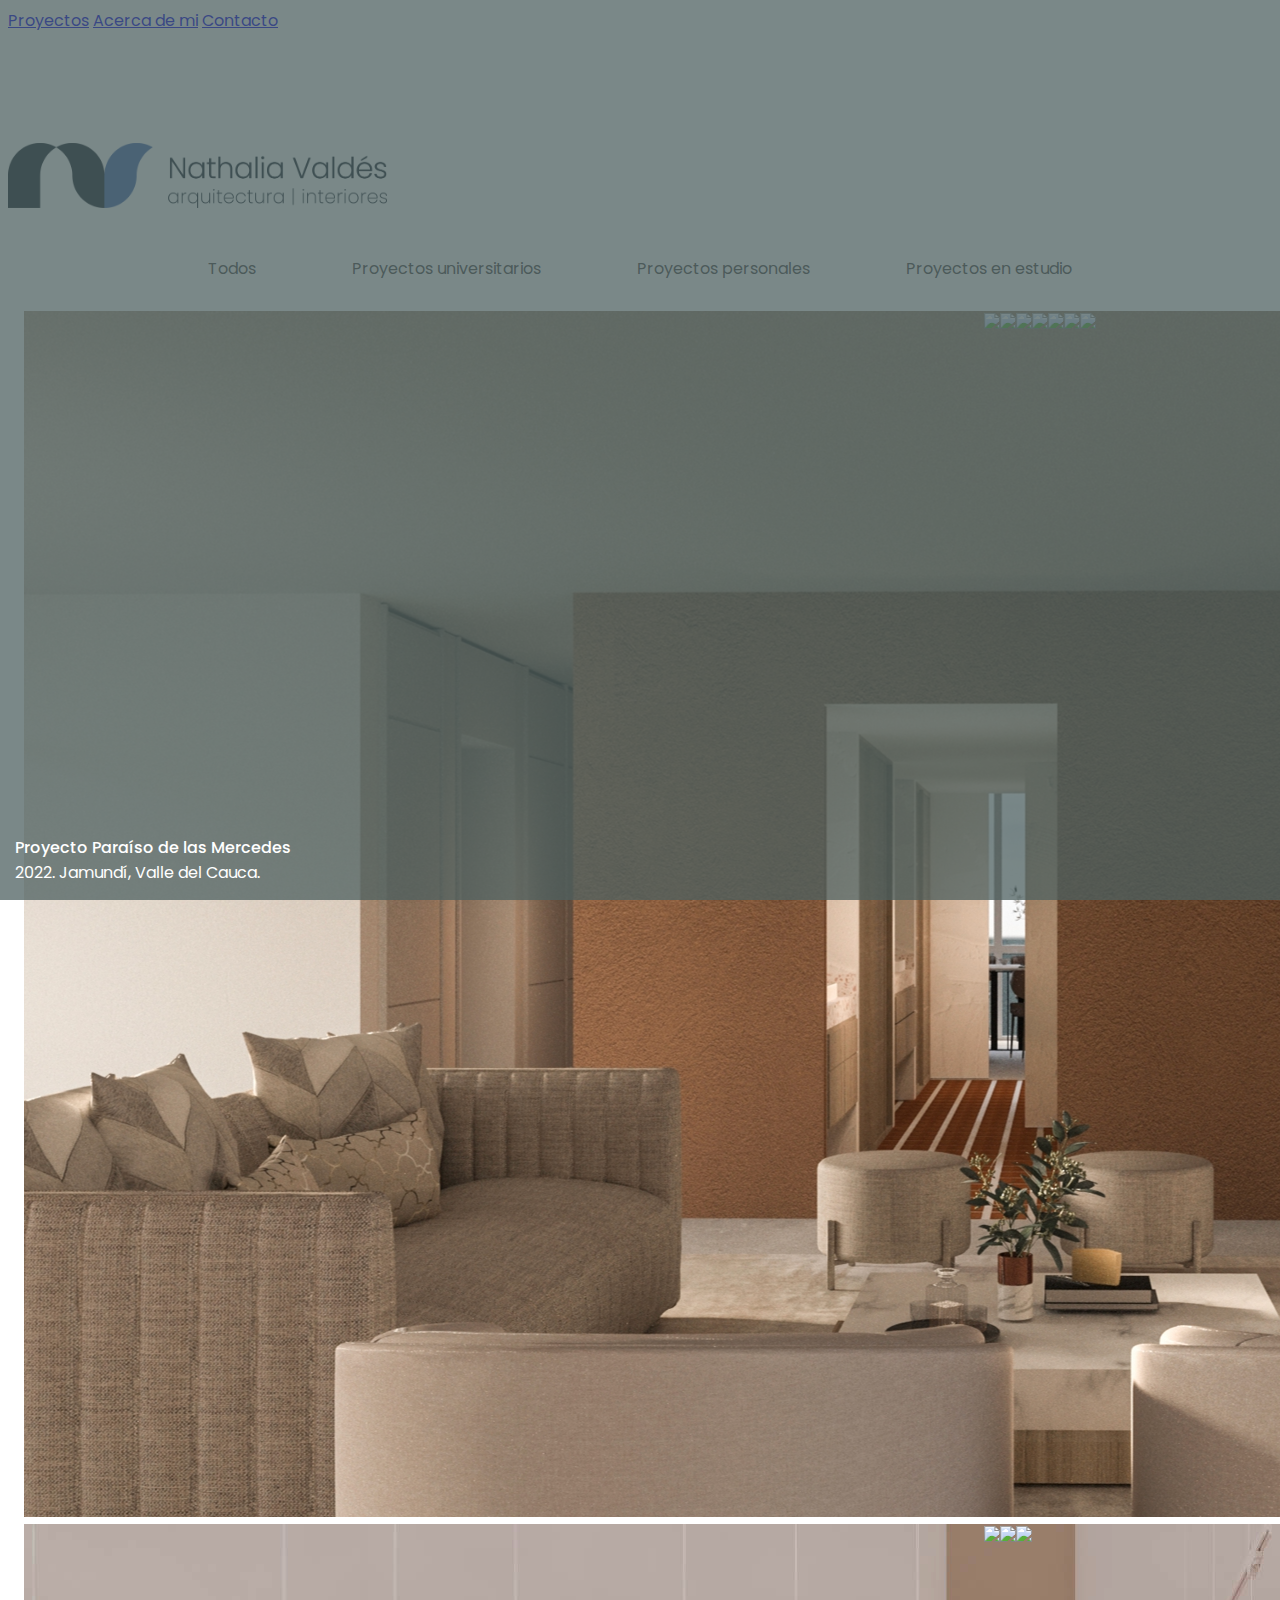
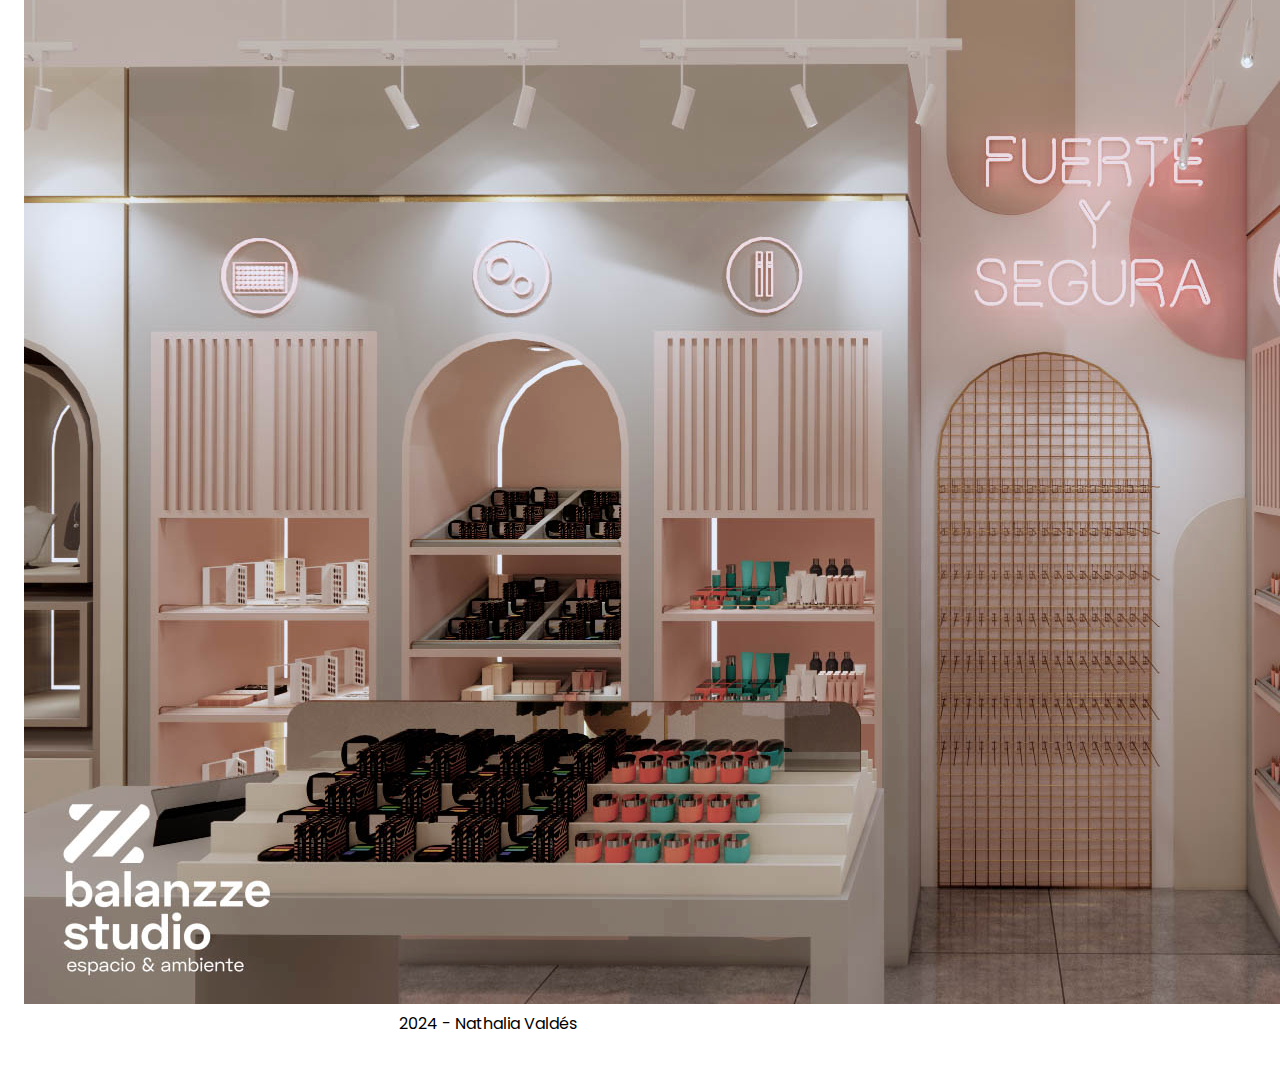
==== commit 85e12dc4: "responsive grid" ====
--- a/index.html
+++ b/index.html
@@ -1,5 +1,5 @@
 <!DOCTYPE html>
-<html lang="es-ES">
+<html lang="es-ES" data-theme="light">
   <head>
     <meta charset="utf-8" />
     <meta http-equiv="X-UA-Compatible" content="IE=edge" />
@@ -8,20 +8,13 @@
     <link rel="apple-touch-icon" href="img/icon.png" />
     <link
       rel="stylesheet"
-      href="https://cdn.jsdelivr.net/npm/bootstrap@4.5.3/dist/css/bootstrap.min.css"
-      integrity="sha384-TX8t27EcRE3e/ihU7zmQxVncDAy5uIKz4rEkgIXeMed4M0jlfIDPvg6uqKI2xXr2"
-      crossorigin="anonymous"
-    />
-    <link rel="stylesheet" href="./css/bulma.min.css" />
+      href="https://cdn.jsdelivr.net/npm/bulma@1.0.2/css/bulma.min.css"
+    />
+    <link rel="stylesheet" href="./css/style.css" type="text/css" media="all" />
+    <link rel="preconnect" href="https://fonts.googleapis.com" />
+    <link rel="preconnect" href="https://fonts.gstatic.com" crossorigin />
     <link
-      href="https://cdnjs.cloudflare.com/ajax/libs/magnific-popup.js/1.1.0/magnific-popup.css"
-      rel="stylesheet"
-      type="text/css"
-    />
-    <link rel="stylesheet" href="./css/style.css" type="text/css" media="all" />
-    <link rel="preconnect" href="https://fonts.gstatic.com" />
-    <link
-      href="https://fonts.googleapis.com/css2?family=Roboto:wght@300;400;500&display=swap"
+      href="https://fonts.googleapis.com/css?family=Poppins"
       rel="stylesheet"
     />
     <script
@@ -56,7 +49,10 @@
   </head>
   <body>
     <!-- Top bar -->
-    <header class="navbar is-fixed-top">
+    <header
+      class="navbar is-fixed-top"
+      style="background-color: rgba(255, 255, 255, 0.5)"
+    >
       <div class="container">
         <div class="navbar-brand">
           <a
@@ -82,7 +78,7 @@
 
     <!-- Main content -->
     <div id="main">
-      <div class="container-fluid" style="margin-bottom: 20px">
+      <div class="container-fluid" style="margin-bottom: 2rem">
         <div class="has-text-centered">
           <img
             alt="Nathalia Valdés logo"
@@ -93,301 +89,220 @@
       </div>
       <div class="container-fluid">
         <div
-          class="row justify-content-center mx-0"
-          style="margin-bottom: 20px"
+          id="myBtnContainer"
+          style="margin-bottom: 20px; text-align: center"
         >
-          <div id="myBtnContainer">
-            <button class="btn active" onclick="filterSelection('all')">
-              Todos
-            </button>
-            <button class="btn" onclick="filterSelection('uni')">
-              Proyectos universitarios
-            </button>
-            <button class="btn" onclick="filterSelection('personal')">
-              Proyectos personales
-            </button>
-            <button class="btn" onclick="filterSelection('estudio')">
-              Proyectos en estudio
-            </button>
-          </div>
+          <button class="btn active" onclick="filterSelection('all')">
+            Todos
+          </button>
+          <button class="btn" onclick="filterSelection('uni')">
+            Proyectos universitarios
+          </button>
+          <button class="btn" onclick="filterSelection('personal')">
+            Proyectos personales
+          </button>
+          <button class="btn" onclick="filterSelection('estudio')">
+            Proyectos en estudio
+          </button>
         </div>
         <main id="results">
-          <div class="result-list row grid">
-            <div class="filterDiv uni">
-              <article class="grid-item col-md-3 pb-4">
-                <a
-                  class="p-relative d-block fading"
-                  href="./projects/mediterraneo/"
-                >
-                  <img
-                    src="./PORTFOLIO/1. PROYECTO RESIDENCIAL MEDITERRANEO/thumbnail.jpg"
-                    class="img-fluid w-100 wp-post-image"
-                  />
-                  <div class="info_hover">
-                    <div class="info text-white textM">
-                      <strong>Proyecto Residencial Mediterr&aacute;neo</strong
-                      ><br />
-                      2024. Barcelona.
-                    </div>
-                  </div>
-                </a>
-              </article>
-            </div>
-
-            <div class="filterDiv uni">
-              <article class="grid-item col-md-3 pb-4">
-                <a
-                  class="p-relative d-block fading"
-                  href="./PORTFOLIO/1. PROYECTO RESIDENCIAL MEDITERRANEO/Trabajo equipo 8 final.pdf"
-                >
-                  <img
-                    src="./PORTFOLIO/2. MANGO EAT/thumbnail.jpg"
-                    class="img-fluid w-100 wp-post-image"
-                  />
-                  <div class="info_hover">
-                    <div class="info text-white textM">
-                      <strong>Proyecto Mango Eat</strong><br />
-                      2024. Barcelona.
-                    </div>
-                  </div>
-                </a>
-              </article>
-            </div>
-
-            <div class="filterDiv uni">
-              <article class="grid-item col-md-3 pb-4">
-                <a
-                  class="p-relative d-block fading"
-                  href="./PORTFOLIO/1. PROYECTO RESIDENCIAL MEDITERRANEO/Trabajo equipo 8 final.pdf"
-                >
-                  <img
-                    src="./PORTFOLIO/3. STAND SANT JORDI/4e034d53-fa57-4757-a6f3-dd6d6e8ca264.jpg"
-                    class="img-fluid w-100 wp-post-image"
-                  />
-                  <div class="info_hover">
-                    <div class="info text-white textM">
-                      <strong>Stand Sant Jordi</strong><br />
-                      2024. Barcelona.
-                    </div>
-                  </div>
-                </a>
-              </article>
-            </div>
-
-            <div class="filterDiv estudio">
-              <article class="grid-item col-md-3 pb-4">
-                <a
-                  class="p-relative d-block fading"
-                  href="./PORTFOLIO/1. PROYECTO RESIDENCIAL MEDITERRANEO/Trabajo equipo 8 final.pdf"
-                >
-                  <img
-                    src="./PORTFOLIO/4. PROYECTO ARTIES/31.png"
-                    class="img-fluid w-100 wp-post-image"
-                  />
-                  <div class="info_hover">
-                    <div class="info text-white textM">
-                      <strong>Proyecto Arties</strong><br />
-                      2024. Vall d'aran.
-                    </div>
-                  </div>
-                </a>
-              </article>
-            </div>
-
-            <div class="filterDiv estudio">
-              <article class="grid-item col-md-3 pb-4">
-                <a
-                  class="p-relative d-block fading"
-                  href="./PORTFOLIO/1. PROYECTO RESIDENCIAL MEDITERRANEO/Trabajo equipo 8 final.pdf"
-                >
-                  <img
-                    src="./PORTFOLIO/5. PROYECTO ARRO/01.png"
-                    class="img-fluid w-100 wp-post-image"
-                  />
-                  <div class="info_hover">
-                    <div class="info text-white textM">
-                      <strong>Proyecto Arro</strong><br />
-                      2024. Vall d'aran.
-                    </div>
-                  </div>
-                </a>
-              </article>
-            </div>
-
-            <div class="filterDiv estudio">
-              <article class="grid-item col-md-3 pb-4">
-                <a
-                  class="p-relative d-block fading"
-                  href="./PORTFOLIO/1. PROYECTO RESIDENCIAL MEDITERRANEO/Trabajo equipo 8 final.pdf"
-                >
-                  <img
-                    src="./PORTFOLIO/6. PROYECTO CASA LA UNION/11 - copia.png"
-                    class="img-fluid w-100 wp-post-image"
-                  />
-                  <div class="info_hover">
-                    <div class="info text-white textM">
+          <div
+            class="grid is-col-min-14"
+            style="margin-left: 1rem; margin-right: 1rem"
+          >
+            <div class="cell image is-5by3 container filterDiv uni">
+              <a href="./projects/mediterraneo/">
+                <img src="./img/project_thumbnails/mediterraneo.png" />
+                <div class="overlay">
+                  <div class="overlay-info">
+                    <strong>Proyecto Residencial Mediterr&aacute;neo</strong
+                    ><br />
+                    2024. Barcelona.
+                  </div>
+                </div>
+              </a>
+            </div>
+
+            <div class="cell image is-5by3 container filterDiv uni">
+              <a href="./projects/mango/">
+                <img src="./img/project_thumbnails/mango.png" />
+                <div class="overlay">
+                  <div class="overlay-info">
+                    <strong>Proyecto Mango Eat</strong><br />
+                    2024. Barcelona.
+                  </div>
+                </div>
+              </a>
+            </div>
+
+            <div class="cell image is-5by3 container filterDiv uni">
+              <a href="./projects/sant_jordi/">
+                <img src="./img/project_thumbnails/sant_jordi.png" />
+                <div class="overlay">
+                  <div class="overlay-info">
+                    <strong>Stand Sant Jordi</strong><br />
+                    2024. Barcelona.
+                  </div>
+                </div>
+              </a>
+            </div>
+
+            <div class="cell image is-5by3 container filterDiv estudio">
+              <a href="./projects/arties/">
+                <img src="./img/project_thumbnails/arties.png" />
+                <div class="overlay">
+                  <div class="overlay-info">
+                    <strong>Proyecto Arties</strong><br />
+                    2024. Vall d'aran.
+                  </div>
+                </div>
+              </a>
+            </div>
+
+            <div class="cell image is-5by3 container filterDiv estudio">
+              <a cell image is-5by3 container filterhref="./projects/arro/">
+                <img src="./img/project_thumbnails/arro.png" />
+                <div class="overlay">
+                  <div class="overlay-info">
+                    <strong>Proyecto Arro</strong><br />
+                    2024. Vall d'aran.
+                  </div>
+                </div>
+              </a>
+            </div>
+
+            <div class="cell image is-5by3 container filterDiv estudio">
+              <a href="./projects/union/">
+                <img src="./img/project_thumbnails/union.png" />
+                <div class="overlay">
+                  <div class="info text-white textM">
+                    <div class="overlay-info">
                       <strong>Proyecto Casa La Uni&oacute;n</strong><br />
                       2023. Uni&oacute;n, Valle del Cauca.
                     </div>
                   </div>
-                </a>
-              </article>
-            </div>
-
-            <div class="filterDiv personal">
-              <article class="grid-item col-md-3 pb-4">
-                <a
-                  class="p-relative d-block fading"
-                  href="./PORTFOLIO/1. PROYECTO RESIDENCIAL MEDITERRANEO/Trabajo equipo 8 final.pdf"
-                >
-                  <img
-                    src="./PORTFOLIO/7. PROYECTO CASA POTRERITO/Renderss_1 - Photo edit.jpg"
-                    class="img-fluid w-100 wp-post-image"
-                  />
-                  <div class="info_hover">
-                    <div class="info text-white textM">
+                </div>
+              </a>
+            </div>
+
+            <div class="cell image is-5by3 container filterDiv personal">
+              <a
+                cell
+                image
+                is-5by3
+                container
+                filterhref="./projects/potrerito/"
+              >
+                <img src="./img/project_thumbnails/potrerito.png" />
+                <div class="overlay">
+                  <div class="info text-white textM">
+                    <div class="overlay-info">
                       <strong>Proyecto Casa Potrerito</strong><br />
                       2022. Jamund&iacute;, Valle del Cauca.
                     </div>
                   </div>
-                </a>
-              </article>
-            </div>
-
-            <div class="filterDiv personal">
-              <article class="grid-item col-md-3 pb-4">
-                <a
-                  class="p-relative d-block fading"
-                  href="./PORTFOLIO/1. PROYECTO RESIDENCIAL MEDITERRANEO/Trabajo equipo 8 final.pdf"
-                >
-                  <img
-                    src="./PORTFOLIO/8. PROYECTO CASA VERDE HORIZONTE/03.jpg"
-                    class="img-fluid w-100 wp-post-image"
-                  />
-                  <div class="info_hover">
-                    <div class="info text-white textM">
-                      <strong>Proyecto Casa Verde Horizonte</strong><br />
-                      2022. Jamund&iacute;, Valle del Cauca.
-                    </div>
-                  </div>
-                </a>
-              </article>
-            </div>
-
-            <div class="filterDiv personal">
-              <article class="grid-item col-md-3 pb-4">
-                <a
-                  class="p-relative d-block fading"
-                  href="./PORTFOLIO/1. PROYECTO RESIDENCIAL MEDITERRANEO/Trabajo equipo 8 final.pdf"
-                >
-                  <img
-                    src="./PORTFOLIO/9. PROYECTO MULTIMARCAS/11.jpg"
-                    class="img-fluid w-100 wp-post-image"
-                  />
-                  <div class="info_hover">
-                    <div class="info text-white textM">
-                      <strong>Proyecto Multimarcas</strong><br />
-                      2023. Cali.
-                    </div>
-                  </div>
-                </a>
-              </article>
-            </div>
-
-            <div class="filterDiv personal">
-              <article class="grid-item col-md-3 pb-4">
-                <a
-                  class="p-relative d-block fading"
-                  href="./PORTFOLIO/1. PROYECTO RESIDENCIAL MEDITERRANEO/Trabajo equipo 8 final.pdf"
-                >
-                  <img
-                    src="./PORTFOLIO/10. PROYECTO GRIVAN INGENERIA/04.png"
-                    class="img-fluid w-100 wp-post-image"
-                  />
-                  <div class="info_hover">
-                    <div class="info text-white textM">
-                      <strong>Proyecto Grivan Ingenieria</strong><br />
-                      2023. Cali.
-                    </div>
-                  </div>
-                </a>
-              </article>
-            </div>
-
-            <div class="estudio">
-              <article class="grid-item col-md-3 pb-4">
-                <a
-                  class="p-relative d-block fading"
-                  href="./PORTFOLIO/11. PROYECTO CONDOMINIO BETANIA/PLANTAS UNIFAMILIAR BETANIA.pdf"
-                >
-                  <img
-                    src="./PORTFOLIO/11. PROYECTO CONDOMINIO BETANIA/Exteriores_1.jpg"
-                    class="img-fluid w-100 wp-post-image"
-                  />
-                  <div class="info_hover">
-                    <div class="info text-white textM">
-                      <strong>Proyecto Condominio Betania</strong><br />
-                      2022. Jamund&iacute;, Valle del Cauca.
-                    </div>
-                  </div>
-                </a>
-              </article>
-            </div>
-
-            <div class="filterDiv estudio">
-              <article class="grid-item col-md-3 pb-4">
-                <a
-                  class="p-relative d-block fading"
-                  href="./PORTFOLIO/12. PROYECTO PARAISO DE LAS MERCEDES/PLANO PARAISO AMBIENTADO 2.pdf"
-                >
-                  <img
-                    src="./PORTFOLIO/12. PROYECTO PARAISO DE LAS MERCEDES/EXT_10 - Foto edit 1.jpg"
-                    class="img-fluid w-100 wp-post-image"
-                  />
-                  <div class="info_hover">
-                    <div class="info text-white textM">
-                      <strong>Proyecto Para&iacute;so de las Mercedes</strong
-                      ><br />
-                      2022. Jamund&iacute;, Valle del Cauca.
-                    </div>
-                  </div>
-                </a>
-              </article>
+                </div>
+              </a>
+            </div>
+
+            <div class="cell image is-5by3 container filterDiv personal">
+              <a
+                cell
+                image
+                is-5by3
+                container
+                filterhref="./projects/horizonte/"
+              >
+                <img src="./img/project_thumbnails/horizonte.png" />
+                <div class="overlay">
+                  <strong>Proyecto Casa Verde Horizonte</strong><br />
+                  2022. Jamund&iacute;, Valle del Cauca.
+                </div>
+              </a>
+            </div>
+
+            <div class="cell image is-5by3 container filterDiv personal">
+              <a href="./projects/multimarcas/">
+                <img src="./img/project_thumbnails/multimarcas.png" />
+                <div class="overlay">
+                  <div class="overlay-info">
+                    <strong>Proyecto Multimarcas</strong><br />
+                    2023. Cali.
+                  </div>
+                </div>
+              </a>
+            </div>
+
+            <div class="cell image is-5by3 container filterDiv personal">
+              <a cell image is-5by3 container filterhref="./projects/grivan/">
+                <img src="./img/project_thumbnails/grivan.png" />
+                <div class="overlay">
+                  <div class="overlay-info">
+                    <strong>Proyecto Grivan Ingenieria</strong><br />
+                    2023. Cali.
+                  </div>
+                </div>
+              </a>
+            </div>
+
+            <div class="cell image is-5by3 container filterDiv estudio">
+              <a cell image is-5by3 container filterhref="./projects/betania/">
+                <img src="./img/project_thumbnails/betania.png" />
+                <div class="overlay">
+                  <div class="overlay-info">
+                    <strong>Proyecto Condominio Betania</strong><br />
+                    2022. Jamund&iacute;, Valle del Cauca.
+                  </div>
+                </div>
+              </a>
+            </div>
+
+            <div class="cell image is-5by3 container filterDiv estudio">
+              <a cell image is-5by3 container filterhref="./projects/mercedes/">
+                <img src="./img/project_thumbnails/mercedes.png" />
+                <div class="overlay">
+                  <div class="overlay-info">
+                    <strong>Proyecto Para&iacute;so de las Mercedes</strong
+                    ><br />
+                    2022. Jamund&iacute;, Valle del Cauca.
+                  </div>
+                </div>
+              </a>
             </div>
           </div>
         </main>
       </div>
     </div>
     <footer>
-      <div class="container container-custom">
-        <div class="row justify-content-center align-items-end py-3 no-gutters">
-          <div class="col-6 col-md-4 text-right small mb-3">
-            <div class="d-inline-block">2024 - Nathalia Valdés</div>
-          </div>
-          <div class="col-6 col-md-4 small mb-3">
-            <a
-              class="ml-2 d-inline-block"
-              href="https://www.linkedin.com/in/nathalia-vald%C3%A9s-642894310/"
-              target="_blank"
-              title=""
-            >
-              <i class="fab fa-linkedin fa-2x"></i>
-            </a>
-            <a
-              class="ml-2 d-inline-block"
-              href="https://www.instagram.com/nathivaldes98/"
-              target="_blank"
-              title=""
-            >
-              <i class="fab fa-instagram fa-2x"></i>
-            </a>
-          </div>
-        </div>
+      <div
+        class="container"
+        style="text-align: center; margin-top: 2rem; margin-bottom: 2rem"
+      >
+        2024 - Nathalia Valdés
+        <a
+          class="ml-2 d-inline-block"
+          href="https://www.linkedin.com/in/nathalia-vald%C3%A9s-642894310/"
+          target="_blank"
+        >
+          <i class="fab fa-linkedin fa-2x"></i>
+        </a>
+        <a
+          class="ml-2 d-inline-block"
+          href="https://www.instagram.com/nathivaldes98/"
+          target="_blank"
+          title=""
+        >
+          <i class="fab fa-instagram fa-2x"></i>
+        </a>
+        <a
+          class="ml-2 d-inline-block"
+          href="mailto:arq.nathaliavaldesp@gmail.com"
+          target="_blank"
+        >
+          <i class="fa fa-envelope fa-2x"></i>
+        </a>
       </div>
     </footer>
-    <script src="https://code.jquery.com/jquery-3.5.1.min.js"></script>
-    <script src="https://cdn.jsdelivr.net/npm/popper.js@1.16.1/dist/umd/popper.min.js"></script>
-    <script src="https://stackpath.bootstrapcdn.com/bootstrap/4.5.2/js/bootstrap.min.js"></script>
     <script>
       document.addEventListener("DOMContentLoaded", () => {
         // Get all "navbar-burger" elements
@@ -461,75 +376,5 @@
     <script src="https://unpkg.com/imagesloaded@5/imagesloaded.pkgd.min.js"></script>
     <div class="cli-modal-backdrop cli-fade cli-settings-overlay"></div>
     <div class="cli-modal-backdrop cli-fade cli-popupbar-overlay"></div>
-    <script type="text/javascript">
-      jQuery(function ($) {
-        $(window).scroll(function () {
-          if ($(window).scrollTop() > 180) {
-            $(".logo").css({ width: "130" });
-          } else {
-            $(".logo").css({ width: "160" });
-          }
-        });
-        var $grid = $(".grid").imagesLoaded(function () {
-          // init Masonry after all images have loaded
-          $grid.masonry({
-            itemSelector: ".grid-item",
-          });
-        });
-        (function ($) {
-          "use strict";
-          $(document).on("sf:ajaxfinish", ".searchandfilter", function () {
-            var container = document.querySelector(".grid");
-            var msnry = new Masonry(container, {
-              itemSelector: ".grid-item",
-              columnWidth: ".grid-item",
-            });
-          });
-        })(jQuery);
-
-        $(".dropdown").hover(
-          function () {
-            $(this).addClass("open");
-          },
-          function () {
-            $(this).removeClass("open");
-          }
-        );
-        $('a[href*="#"]')
-          .not('[href="#memo"]')
-          .not('[href="#news"]')
-          .click(function (event) {
-            if (
-              location.pathname.replace(/^\//, "") ==
-                this.pathname.replace(/^\//, "") &&
-              location.hostname == this.hostname
-            ) {
-              var target = $(this.hash);
-              target = target.length
-                ? target
-                : $("[name=" + this.hash.slice(1) + "]");
-              if (target.length) {
-                event.preventDefault();
-                $("html, body").animate(
-                  {
-                    scrollTop: target.offset().top - 135,
-                  },
-                  600,
-                  function () {
-                    var $target = $(target);
-                    $target.focus();
-                    if ($target.is(":focus")) {
-                      return false;
-                    } else {
-                      $target.attr("tabindex", "-1");
-                      $target.focus();
-                    }
-                  }
-                );
-              }
-            }
-          });
-      });
-    </script>
   </body>
 </html>
--- a/css/style.css
+++ b/css/style.css
@@ -1,7 +1,7 @@
 /* MAIN */
 
 * {-webkit-transition: all 0.4s;-moz-transition: all 0.4s;-ms-transition: all 0.4s;-o-transition: all 0.4s;transition: all 0.4s;}
-body, input {-webkit-font-smoothing: antialiased;font-variant-ligatures: no-common-ligatures;font-family: 'Roboto', sans-serif;}
+body, input {-webkit-font-smoothing: antialiased;font-variant-ligatures: no-common-ligatures;font-family: 'Poppins';}
 
 #main {margin-top: 110px;}
 
@@ -9,8 +9,13 @@
     #main {margin-top: 60px;}
 }
 
+
 .m-pagetransition {
     visibility:hidden;
+}
+
+a:hover {
+    color:rgb(38, 101, 249);
 }
 
 /* TITLES */
@@ -98,7 +103,6 @@
 
 .filterDiv {
 	float: left;
-	background-color: #f5f5f5;
 	display: none;
 }
 
@@ -114,31 +118,32 @@
     filter: grayscale(100%);
 }
 
-
-.info_hover {
+.image-overlay {
+    position: relative;
+}
+
+.overlay {
     position: absolute;
     top: 0;
+    right: 0;
     bottom: 0;
     left: 0;
-    right: 0;
     background: rgba(77,96,96, 0.75);
     opacity: 0;
-}
-
-.info_hover:hover {
-    position: absolute;
-    top: 0;
-    bottom: 0;
-    left: 0;
-    right: 0;
-    background: rgba(77,96,96, 0.75);
-    opacity: 1;
-}
-
-.info {
+    transition: opacity 0.2s ease-in-out;
+    color: white;
+}
+
+
+.overlay-info {
     position: absolute;
     bottom: 15px;
     left: 15px;
+}
+
+
+.overlay:hover {
+    opacity: 1;
 }
 
 .tint:before{
@@ -350,6 +355,11 @@
 /* ********************** NAVBAR *********************** */
 .navbar-toggler {
     padding: 0;
+}
+
+.navbar-item:hover {
+    color:rgb(38, 101, 249) !important;
+    background-color:rgba(255, 255, 255, 0) !important;
 }
 
 .wpml-ls-legacy-dropdown a {
@@ -531,10 +541,18 @@
 
 
 .btn {
+    font-size: medium;
+    background-color: #ffffff00;
+    border-color: #ffffff00;
     border-radius: 0px;
-    letter-spacing: 1.2px;
     padding: .475rem 2.75rem;
-    font-size: 11pt;
+    cursor:pointer;
+    font-family: 'Poppins';
+    color: #4a4a4a;
+}
+
+.btn:hover {
+    color:rgb(38, 101, 249) !important;
 }
 
 .btn-second-line {
@@ -560,7 +578,7 @@
 .btn-second-lineW:hover, .btn-second-lineW:active{
     color: #fff !important;
     border: solid 1.5pt #fff !important;
-}
+} */
 
 /* SLIDER */
 
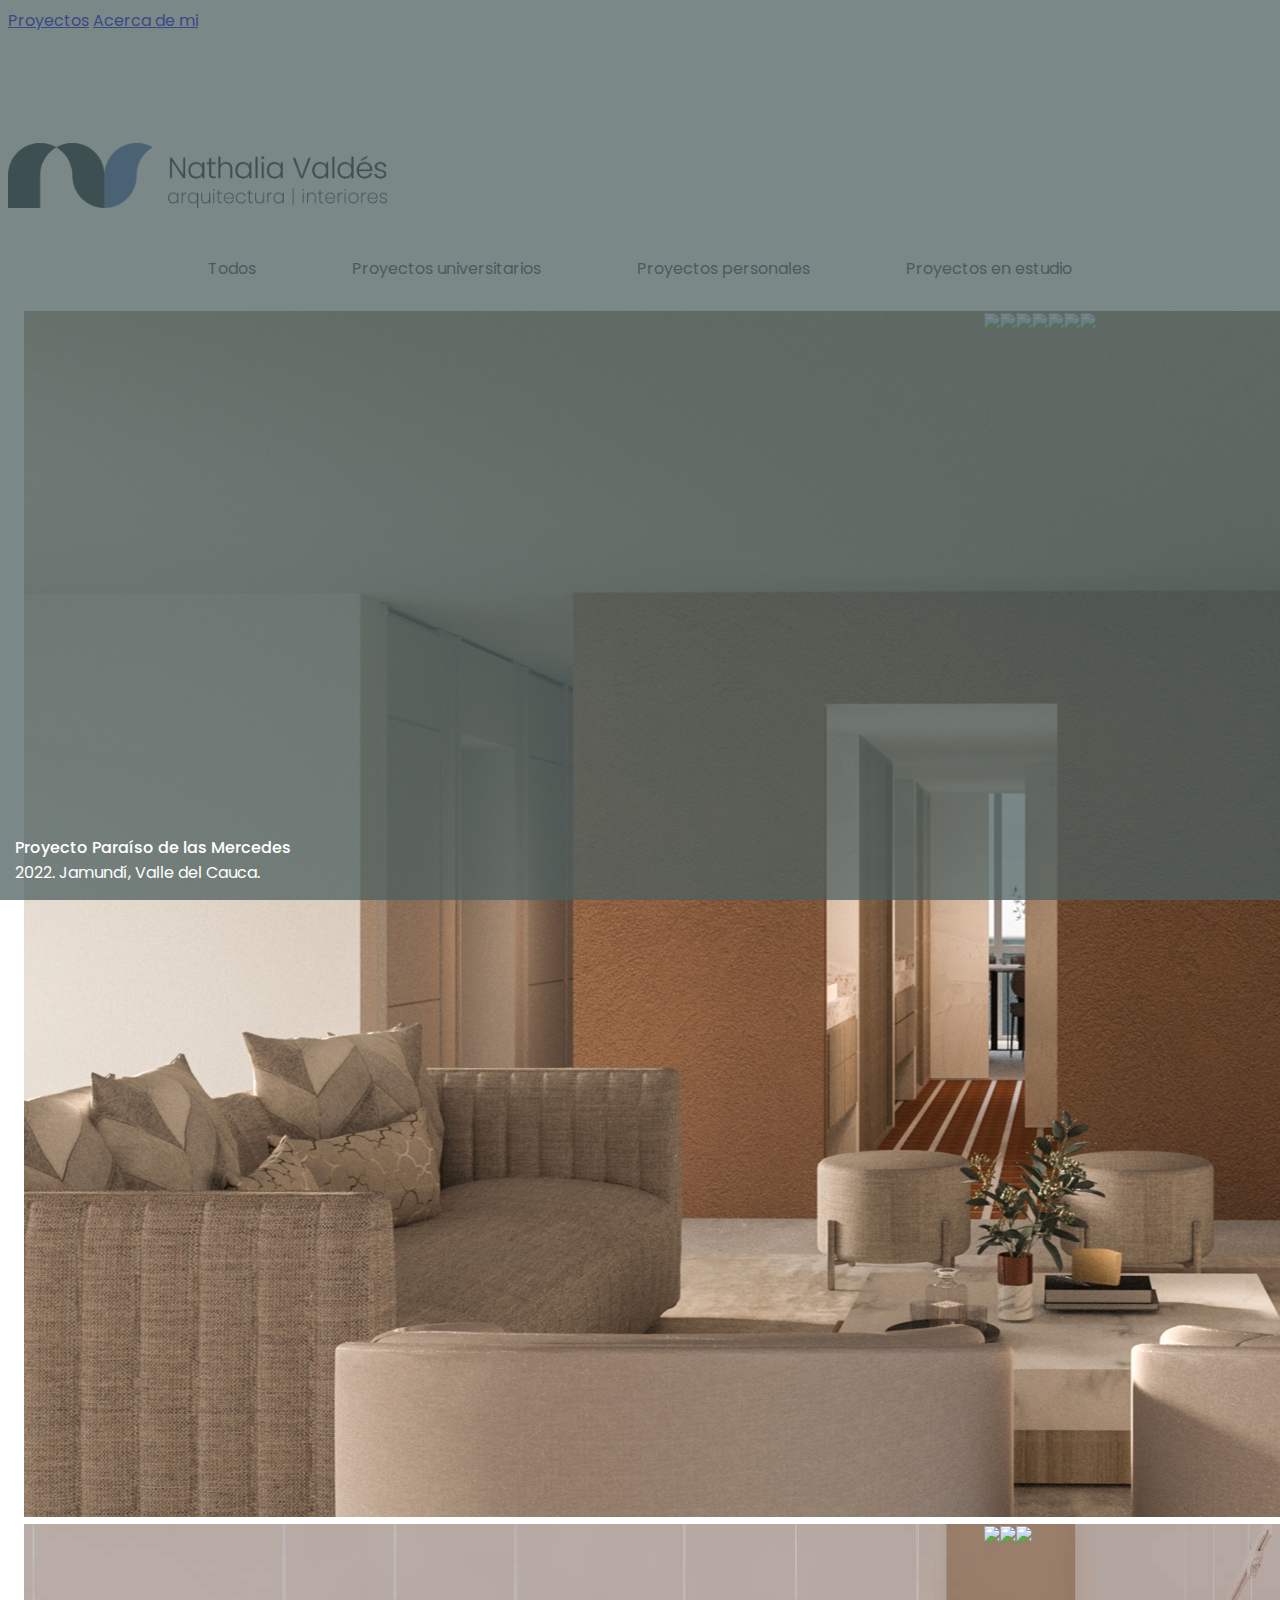
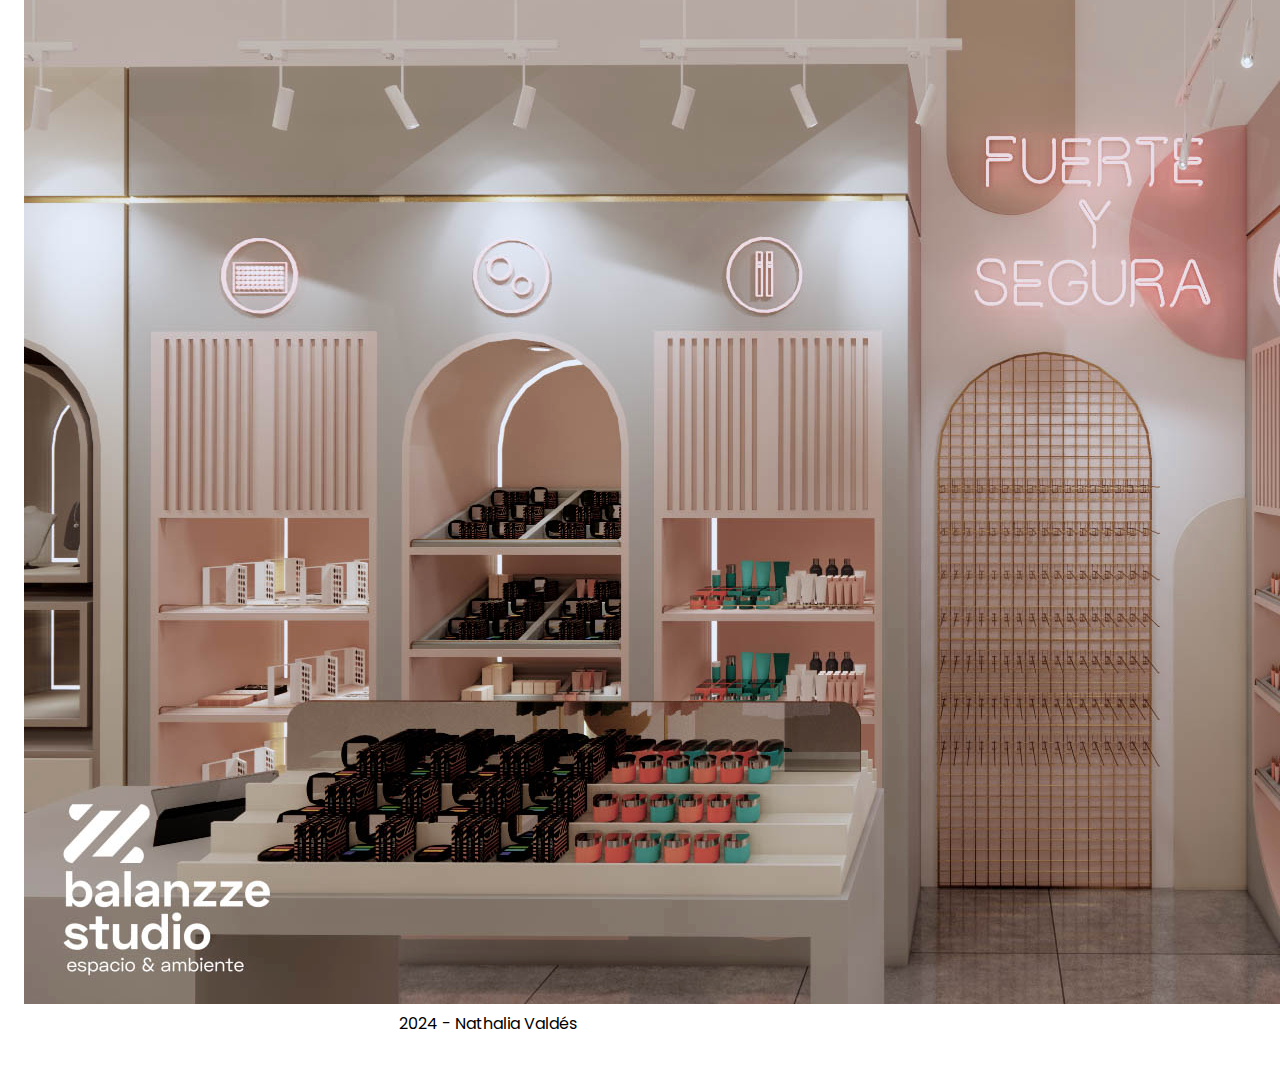
==== commit 807f1cde: "quitar contacto" ====
--- a/index.html
+++ b/index.html
@@ -38,14 +38,6 @@
     <meta property="og:url" content="https://arq-nathaliavaldes.github.io/" />
     <meta property="og:site_name" content="Nathalia Valdés" />
     <meta name="twitter:card" content="summary_large_image" />
-
-    <link
-      rel="stylesheet"
-      id="wpml-legacy-dropdown-0-css"
-      href="./css/style.min.css"
-      type="text/css"
-      media="all"
-    />
   </head>
   <body>
     <!-- Top bar -->
@@ -64,13 +56,13 @@
             <span aria-hidden="true"></span>
             <span aria-hidden="true"></span>
             <span aria-hidden="true"></span>
+            <span aria-hidden="true"></span>
           </a>
         </div>
         <div id="navbarMenuHeroC" class="navbar-menu">
           <div class="navbar-end">
             <a class="navbar-item" href="/">Proyectos</a>
             <a class="navbar-item" href="/about/">Acerca de mi</a>
-            <a class="navbar-item" href="/contact/">Contacto</a>
           </div>
         </div>
       </div>
@@ -160,11 +152,11 @@
             </div>
 
             <div class="cell image is-5by3 container filterDiv estudio">
-              <a cell image is-5by3 container filterhref="./projects/arro/">
+              <a href="./projects/arro/">
                 <img src="./img/project_thumbnails/arro.png" />
                 <div class="overlay">
                   <div class="overlay-info">
-                    <strong>Proyecto Arro</strong><br />
+                    <strong>Proyecto Arr&oacute;</strong><br />
                     2024. Vall d'aran.
                   </div>
                 </div>
@@ -175,48 +167,34 @@
               <a href="./projects/union/">
                 <img src="./img/project_thumbnails/union.png" />
                 <div class="overlay">
-                  <div class="info text-white textM">
-                    <div class="overlay-info">
-                      <strong>Proyecto Casa La Uni&oacute;n</strong><br />
-                      2023. Uni&oacute;n, Valle del Cauca.
-                    </div>
+                  <div class="overlay-info">
+                    <strong>Proyecto Casa La Uni&oacute;n</strong><br />
+                    2023. Uni&oacute;n, Valle del Cauca.
                   </div>
                 </div>
               </a>
             </div>
 
             <div class="cell image is-5by3 container filterDiv personal">
-              <a
-                cell
-                image
-                is-5by3
-                container
-                filterhref="./projects/potrerito/"
-              >
+              <a href="./projects/potrerito/">
                 <img src="./img/project_thumbnails/potrerito.png" />
                 <div class="overlay">
-                  <div class="info text-white textM">
-                    <div class="overlay-info">
-                      <strong>Proyecto Casa Potrerito</strong><br />
-                      2022. Jamund&iacute;, Valle del Cauca.
-                    </div>
+                  <div class="overlay-info">
+                    <strong>Proyecto Casa Potrerito</strong><br />
+                    2022. Jamund&iacute;, Valle del Cauca.
                   </div>
                 </div>
               </a>
             </div>
 
             <div class="cell image is-5by3 container filterDiv personal">
-              <a
-                cell
-                image
-                is-5by3
-                container
-                filterhref="./projects/horizonte/"
-              >
+              <a href="./projects/horizonte/">
                 <img src="./img/project_thumbnails/horizonte.png" />
                 <div class="overlay">
-                  <strong>Proyecto Casa Verde Horizonte</strong><br />
-                  2022. Jamund&iacute;, Valle del Cauca.
+                  <div class="overlay-info">
+                    <strong>Proyecto Casa Verde Horizonte</strong><br />
+                    2022. Jamund&iacute;, Valle del Cauca.
+                  </div>
                 </div>
               </a>
             </div>
@@ -234,7 +212,7 @@
             </div>
 
             <div class="cell image is-5by3 container filterDiv personal">
-              <a cell image is-5by3 container filterhref="./projects/grivan/">
+              <a href="./projects/grivan">
                 <img src="./img/project_thumbnails/grivan.png" />
                 <div class="overlay">
                   <div class="overlay-info">
@@ -246,7 +224,7 @@
             </div>
 
             <div class="cell image is-5by3 container filterDiv estudio">
-              <a cell image is-5by3 container filterhref="./projects/betania/">
+              <a href="./projects/betania/">
                 <img src="./img/project_thumbnails/betania.png" />
                 <div class="overlay">
                   <div class="overlay-info">
@@ -258,7 +236,7 @@
             </div>
 
             <div class="cell image is-5by3 container filterDiv estudio">
-              <a cell image is-5by3 container filterhref="./projects/mercedes/">
+              <a href="./projects/mercedes/">
                 <img src="./img/project_thumbnails/mercedes.png" />
                 <div class="overlay">
                   <div class="overlay-info">
--- a/css/style.css
+++ b/css/style.css
@@ -16,6 +16,10 @@
 
 a:hover {
     color:rgb(38, 101, 249);
+}
+
+.navbar-burger {
+    color: black;
 }
 
 /* TITLES */
